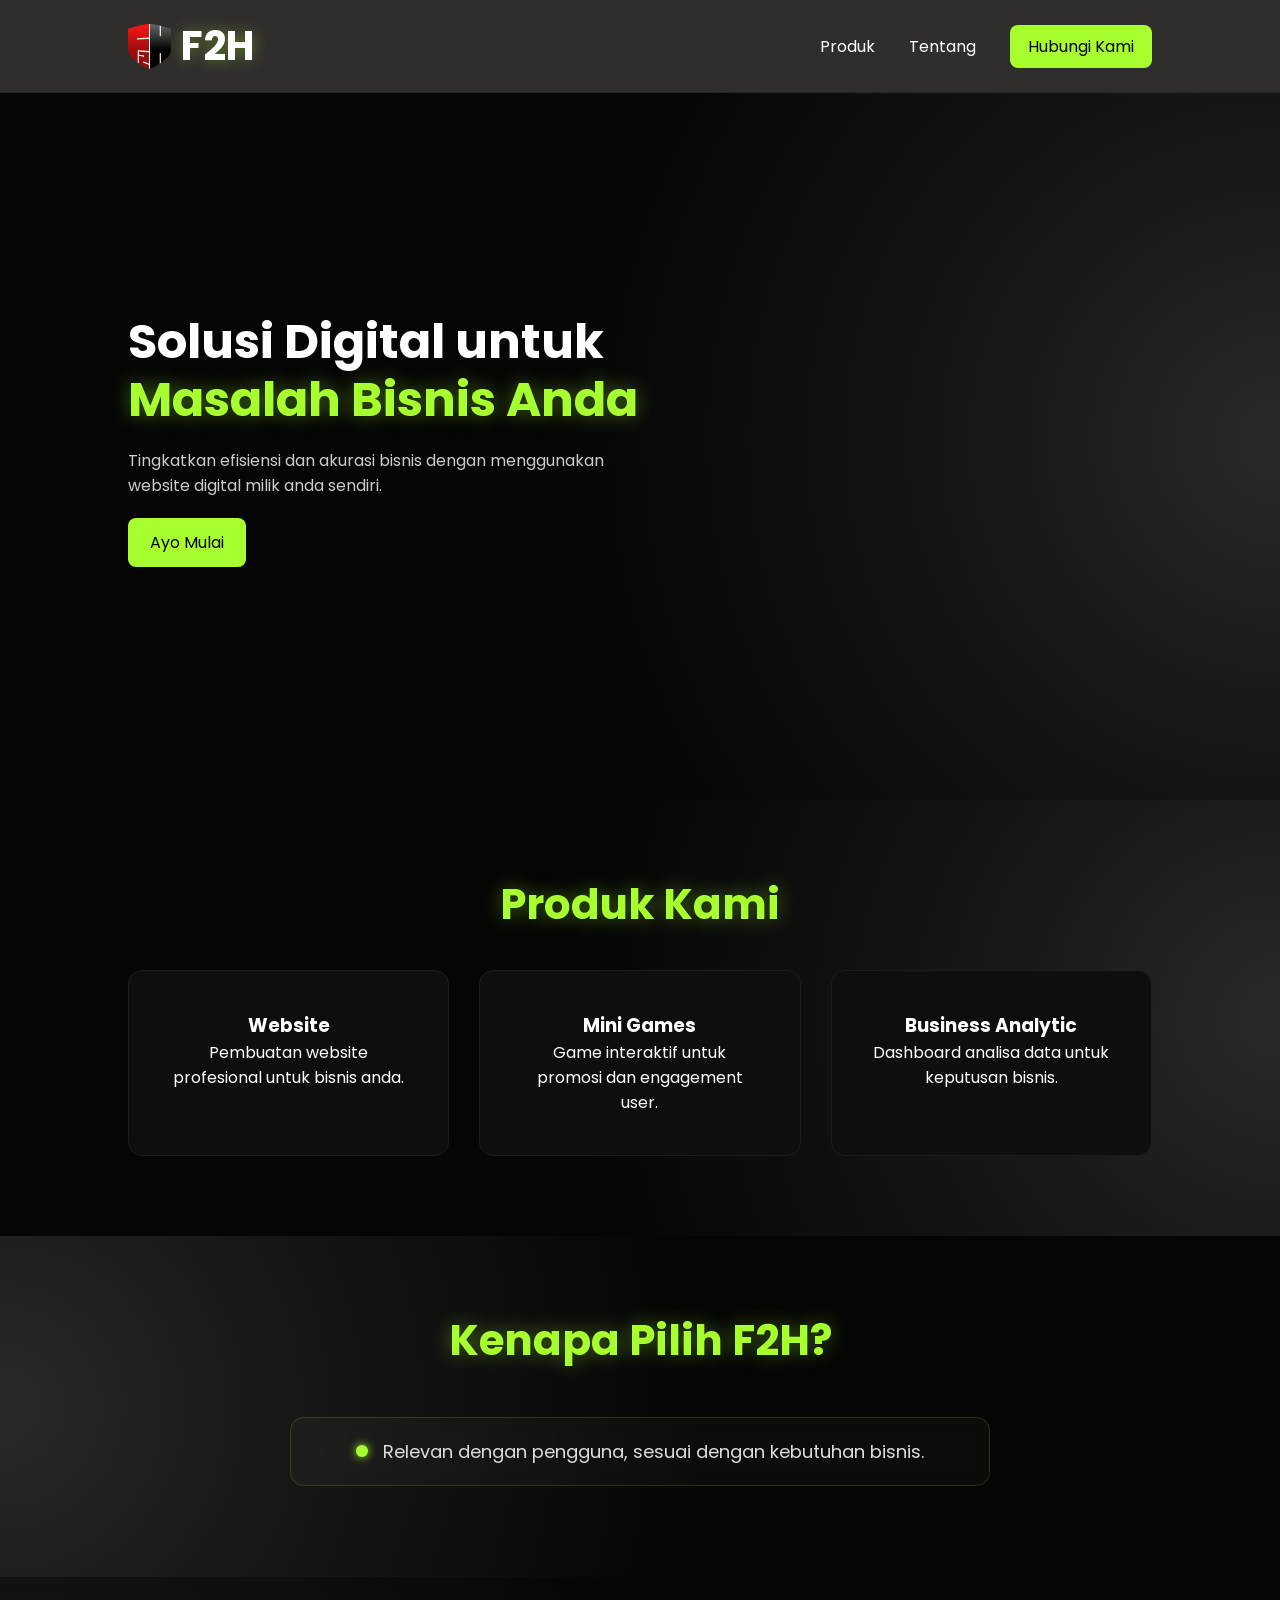
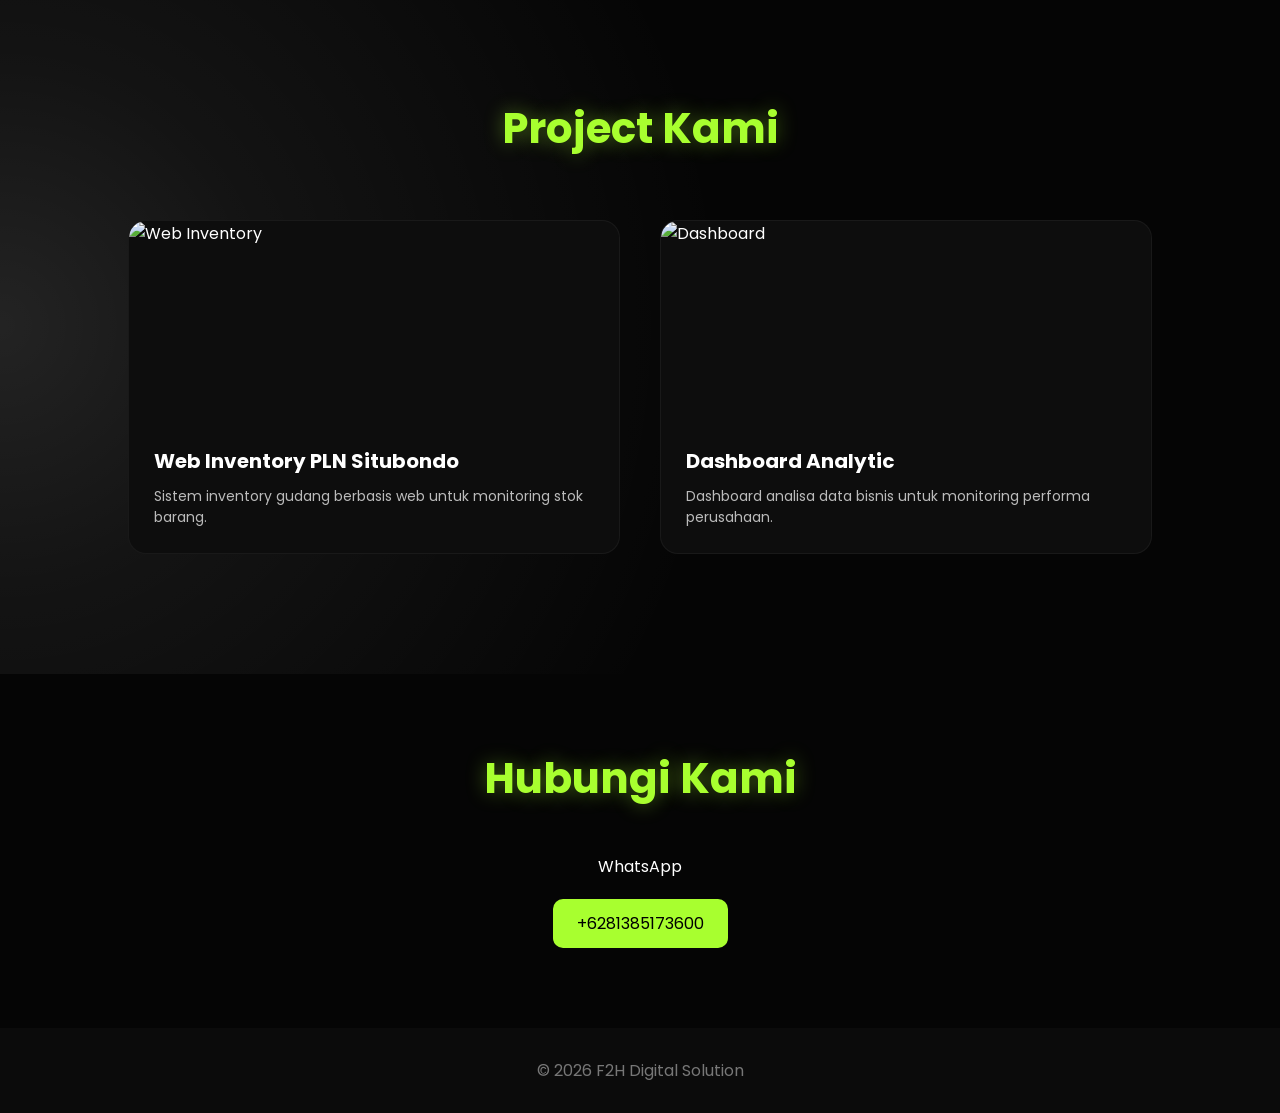
==== index.html @ a41d57f5 "Add files via upload" ====
<!DOCTYPE html>
<html lang="id">
<head>
<meta charset="UTF-8">
<meta name="viewport" content="width=device-width, initial-scale=1.0">

<title>F2H Digital Solution</title>

<link rel="stylesheet" href="style.css">

<link href="https://fonts.googleapis.com/css2?family=Poppins:wght@300;400;600&display=swap" rel="stylesheet">

</head>

<body>

<!-- NAVBAR -->
<header class="navbar">

    <div class="logo">
        <img src="img/F2H_Logo.png" alt="logo">
        <h2>F2H</h2>
    </div>

    <nav>
        <a href="#produk">Produk</a>
        <a href="#tentang">Tentang</a>
        <a href="#contact" class="btn-nav">Hubungi Kami</a>
    </nav>

</header>


<!-- HERO -->
<section class="hero">

    <div class="hero-content">

        <h1>
        Solusi Digital untuk <br>
        <span>Masalah Bisnis Anda</span>
        </h1>

        <p>
        Tingkatkan efisiensi dan akurasi bisnis dengan
        menggunakan website digital milik anda sendiri.
        </p>

        <a href="#produk" class="btn-main">
        Ayo Mulai
        </a>

    </div>

</section>


<!-- SERVICES -->
<section id="produk" class="services">

    <h2> <span>Produk Kami</span> </h2>

    <div class="service-grid">

        <div class="card">
        <h3>Website</h3>
        <p>Pembuatan website profesional untuk bisnis anda.</p>
        </div>

        <div class="card">
        <h3>Mini Games</h3>
        <p>Game interaktif untuk promosi dan engagement user.</p>
        </div>

        <div class="card">
        <h3>Business Analytic</h3>
        <p>Dashboard analisa data untuk keputusan bisnis.</p>
    </div>

    </div>

</section>


<!-- WHY US -->
<section id="tentang" class="why">

<h2> <span>Kenapa Pilih F2H?</span> </h2> <br> <br>

    <!-- <ul class="why-list">

        <li class="why-item">Relevan dengan pengguna dan kebutuhan bisnis.</li>

        <li class="why-item">Tumbuh bersama, produk terus berkembang.</li>

        <li class="why-item">Mudah, Ringkas, dan Aman.</li>

    </ul> -->

    <div class="why-carousel">

        <div class="why-item active">
        <span class="dot"></span>
        <p>Relevan dengan pengguna, sesuai dengan kebutuhan bisnis.</p>
        </div>

        <div class="why-item">
        <span class="dot"></span>
        <p>Tumbuh bersama, produk terus diupgrade mengikuti bisnis.</p>
        </div>

        <div class="why-item">
        <span class="dot"></span>
        <p>Mudah digunakan, ringkas, dan tetap aman.</p>
        </div>

    </div>

</section>


<!-- PROJECT -->
<section class="project">

    <h2><span>Project Kami</span></h2>

    <div class="project-grid">

        <a class="project-card" href="https://web-gudang-stb.vercel.app/" target="_blank">

        <div class="project-img">
        <img src="img/project1.png" alt="Web Inventory">
        </div>

        <div class="project-info">
        <h3>Web Inventory PLN Situbondo</h3>
        <p>Sistem inventory gudang berbasis web untuk monitoring stok barang.</p>
        </div>

        </a>


        <a class="project-card" href="#" target="_blank">

        <div class="project-img">
        <img src="img/project2.png" alt="Dashboard">
        </div>

        <div class="project-info">
        <h3>Dashboard Analytic</h3>
        <p>Dashboard analisa data bisnis untuk monitoring performa perusahaan.</p>
        </div>

        </a>

    </div>

</section>


<!-- CONTACT -->
<section id="contact" class="contact">

    <h2> <span>Hubungi Kami</span> </h2> <br><br>

    <p>WhatsApp</p>

    <a class="contact-btn" href="https://wa.me/6281385173600">
    +6281385173600
    </a>

</section>


<footer>

    <p>© 2026 F2H Digital Solution</p>

</footer>

<script src="script.js"></script>

</body>
</html>
---- style.css ----
*{
    margin:0;
    padding:0;
    box-sizing:border-box;
    font-family:'Poppins',sans-serif;
}

body{
    background:#050505;
    color:white;
    padding-top:80px;
}

/* NAVBAR */

.navbar{
    display:flex;
    justify-content:space-between;
    align-items:center;

    padding:16px 10%;

    position:fixed;
    top:0;
    left:0;
    width:100%;

    background: #302d2d;
    border-bottom:0.5px solid rgba(6, 6, 6, 0.2);

    z-index:1000;
}

nav a{
    margin-left:30px;
    text-decoration:none;
    color:white;
}

nav a::after{
    content:"";
    position:absolute;
    left:0;
    bottom:-5px;

    width:0%;
    height:2px;

    background:#a8ff2f;

    transition:width 0.3s ease;
}

nav a:hover::after{
    width:100%;
}

.btn-nav{
    background:#a8ff2f;
    color:black;
    padding:10px 18px;
    border-radius:8px;
}

/* HERO */

.hero{
    height:80vh;
    display:flex;
    align-items:center;
    padding:0 10%;

    background:
    radial-gradient(circle at right center,
    rgba(255,255,255,0.15) 0%,
    rgba(255,255,255,0.08) 20%,
    rgba(0,0,0,0) 55%);
}

.hero h1{
    font-size:48px;
    line-height:1.2;
}

.hero span{
    color:#a8ff2f;
    text-shadow:0 0 20px rgba(168,255,47,0.4);
}

.hero p{
    margin:20px 0;
    color:#ccc;
    max-width:500px;
}

.btn-main{
    display:inline-block;
    background:#a8ff2f;
    color:black;
    padding:12px 22px;
    border-radius:8px;
    text-decoration:none;

    transition:all 0.3s ease;
}

.btn-main:hover{

    background:#c8ff60;

    transform:translateY(-3px);

    box-shadow:0 10px 25px rgba(168,255,47,0.4);

}

/* SERVICES */

.services{
    padding:80px 10%;
    text-align:center;

    background:
    radial-gradient(circle at right center,
    rgba(255,255,255,0.15) 0%,
    rgba(255,255,255,0.08) 20%,
    rgba(0,0,0,0) 55%);
}

.services h2{
    font-size:42px;
    line-height:1.2;
}

.services span{
    color:#a8ff2f;
    text-shadow:0 0 20px rgba(168,255,47,0.4);
}

.service-grid{
    margin-top:40px;
    display:grid;
    grid-template-columns:repeat(auto-fit,minmax(250px,1fr));
    gap:30px;
}

.card{
    padding:40px;
    background:#0e0e0e;
    border-radius:14px;
    border:1px solid #1d1d1d;
    transition:0.3s;
}

.card:hover{
    transform:translateY(-10px);
    border-color:#a8ff2f;
}

/* WHY */

.why{
    padding:80px 10%;
    text-align:center;
    position: relative;

    background:
    radial-gradient(circle at left center,
    rgba(255,255,255,0.15) 0%,
    rgba(255,255,255,0.08) 20%,
    rgba(0,0,0,0) 55%);
}

.why h2{
    font-size:42px;
    line-height:1.2;
}

.why span{
    color:#a8ff2f;
    text-shadow:0 0 20px rgba(168,255,47,0.4);
}

/* .why ul{
    margin-top:30px;
    list-style:none;
}

.why li{
    margin:15px 0;
    font-size:18px;
} */

/* .why-list{
    list-style:none;
    margin-top:40px;
    height:40px;
    position:relative;
    overflow:hidden;
}

.why-item{
    position:absolute;
    width:100%;
    text-align:center;
    font-size:18px;

    opacity:0;
    transform:translateY(20px);

    transition:all 0.5s ease;
}

.why-item.active{
    opacity:1;
    transform:translateY(0);
} */

.why-carousel{
    position:relative;
    height:80px;
    max-width:700px;
    margin:auto;
}

/* ITEM */

.why-item{
    position:absolute;
    left:0;
    right:0;

    display:flex;
    align-items:center;
    justify-content:center;
    gap:15px;

    opacity:0;
    transform:translateY(20px) scale(0.95);

    padding:20px 30px;

    border-radius:14px;

    background:rgba(255,255,255,0.03);
    border:1px solid rgba(168,255,47,0.15);

    backdrop-filter:blur(8px);

    transition:all 0.5s ease;
}

/* ACTIVE */

.why-item.active{
    opacity:1;
    transform:translateY(0) scale(1);
}

/* TEXT */

.why-item p{
    font-size:18px;
    color:#ddd;
}

/* DOT */

.dot{
    width:12px;
    height:12px;
    background:#a8ff2f;
    border-radius:50%;

    box-shadow:0 0 10px #a8ff2f;
}

/* PROJECT */

.project{
    padding:120px 10%;

    background:
    radial-gradient(circle at left center,
    rgba(255,255,255,0.12) 0%,
    rgba(255,255,255,0.06) 20%,
    rgba(0,0,0,0) 55%);
}

.project h2{
    font-size:42px;
    text-align:center;
}

.project span{
    color:#a8ff2f;
    text-shadow:0 0 20px rgba(168,255,47,0.4);
}

.project-grid{
    display:grid;
    grid-template-columns:repeat(auto-fit,minmax(320px,1fr));
    gap:40px;
    margin-top:60px;
}

/* CARD */

.project-card{
    display:block;
    background:#0d0d0d;

    border-radius:18px;

    overflow:hidden;

    text-decoration:none;
    color:white;

    border:1px solid rgba(255,255,255,0.05);

    transition:all 0.35s ease;
}

/* IMAGE */

.project-img{
    height:200px;
    overflow:hidden;
}

.project-img img{
    width:100%;
    height:100%;
    object-fit:cover;

    transition:transform 0.4s ease;
}

/* INFO */

.project-info{
    padding:25px;
}

.project-info h3{
    margin-bottom:10px;
    font-size:20px;
}

.project-info p{
    font-size:14px;
    color:#bbb;
    line-height:1.5;
}

/* HOVER */

.project-card:hover{

    transform:translateY(-10px);

    border:1px solid rgba(168,255,47,0.4);

    box-shadow:0 10px 40px rgba(168,255,47,0.15);

}

.project-card:hover img{
    transform:scale(1.08);
}

/* CONTACT */

.contact{
    padding:80px 10%;
    text-align:center;
}

.contact h2{
    font-size:42px;
    line-height:1.2;
}

.contact span{
    color:#a8ff2f;
    text-shadow:0 0 20px rgba(168,255,47,0.4);
}

.contact-btn{
    display:inline-block;
    margin-top:20px;
    padding:12px 24px;
    background:#a8ff2f;
    color:black;
    border-radius:10px;
    text-decoration:none;
}

/* FOOTER */

footer{
    padding:30px;
    text-align:center;
    background:#0b0b0b;
    color:#777;
}

/* LOGO */

.logo{
    display:flex;
    align-items:center;
    gap:10px;

    animation:logoFloat 3s ease-in-out infinite;
}

.logo img{
    height:45px;
}

.logo h2{
    font-size:40px;
    color:white;
    text-shadow:0 0 15px rgba(168,255,47,0.4);
}
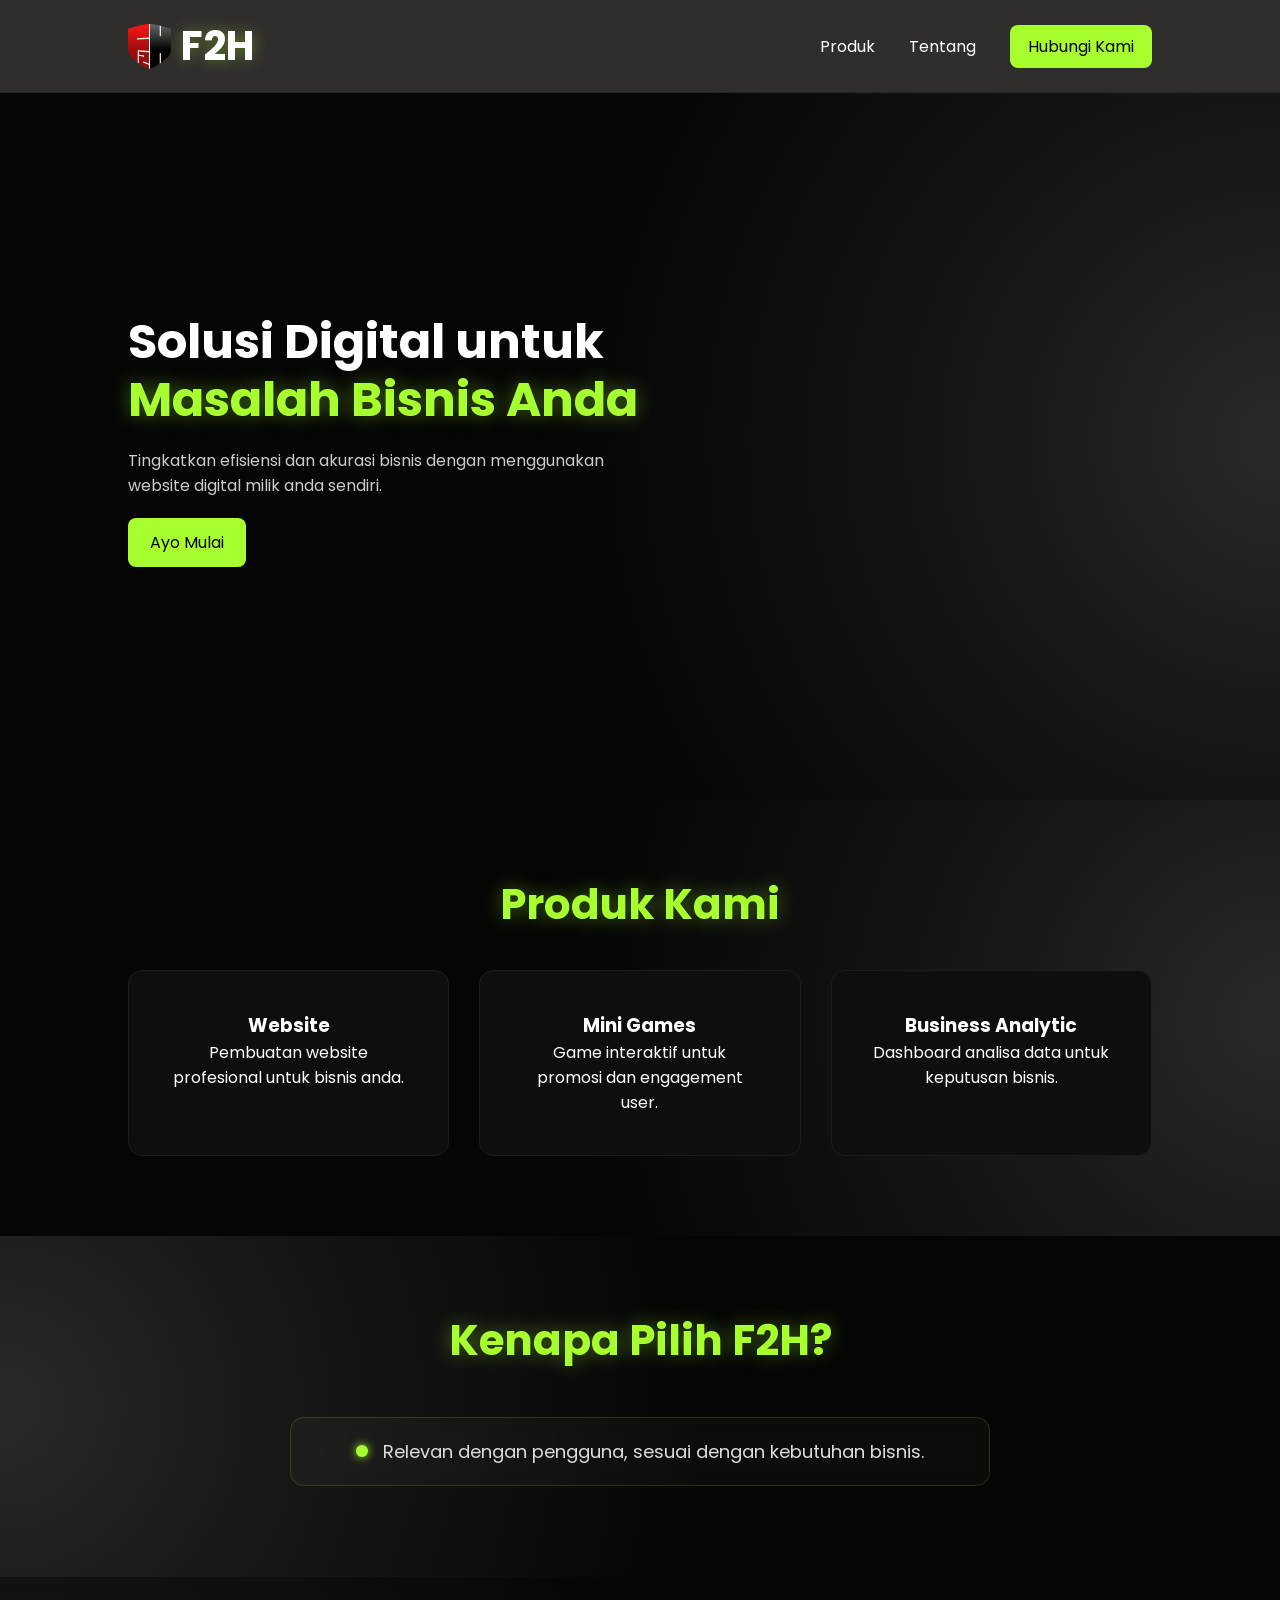
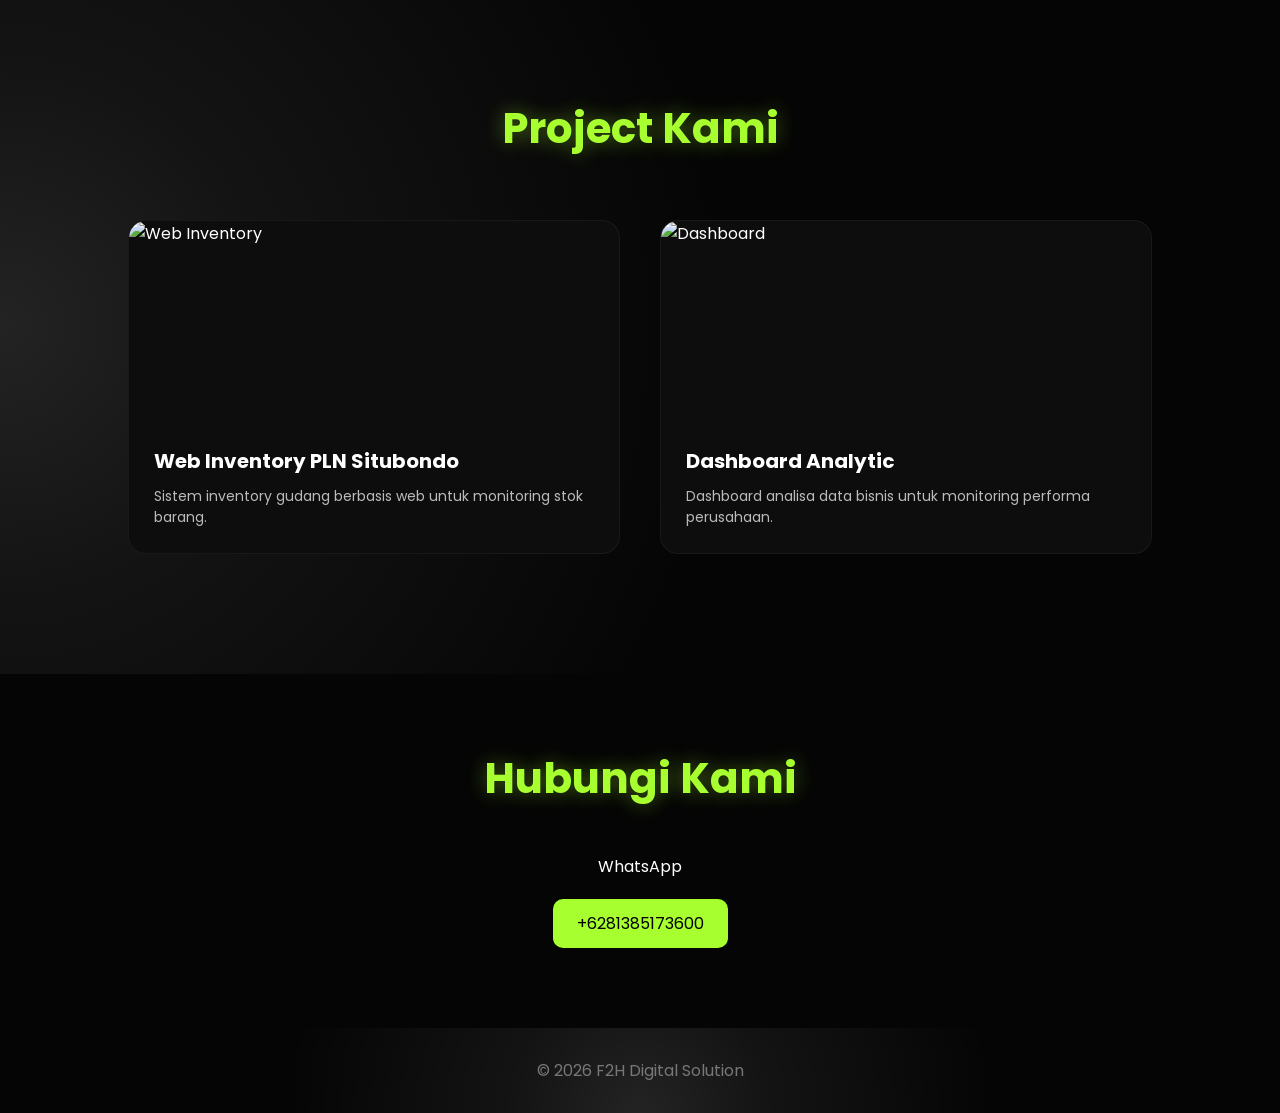
==== commit 45c94162: "feat: fix minor UI" ====
--- a/index.html
+++ b/index.html
@@ -1,184 +1,182 @@
-<!DOCTYPE html>
-<html lang="id">
-<head>
-<meta charset="UTF-8">
-<meta name="viewport" content="width=device-width, initial-scale=1.0">
-
-<title>F2H Digital Solution</title>
-
-<link rel="stylesheet" href="style.css">
-
-<link href="https://fonts.googleapis.com/css2?family=Poppins:wght@300;400;600&display=swap" rel="stylesheet">
-
-</head>
-
-<body>
-
-<!-- NAVBAR -->
-<header class="navbar">
-
-    <div class="logo">
-        <img src="img/F2H_Logo.png" alt="logo">
-        <h2>F2H</h2>
-    </div>
-
-    <nav>
-        <a href="#produk">Produk</a>
-        <a href="#tentang">Tentang</a>
-        <a href="#contact" class="btn-nav">Hubungi Kami</a>
-    </nav>
-
-</header>
-
-
-<!-- HERO -->
-<section class="hero">
-
-    <div class="hero-content">
-
-        <h1>
-        Solusi Digital untuk <br>
-        <span>Masalah Bisnis Anda</span>
-        </h1>
-
-        <p>
-        Tingkatkan efisiensi dan akurasi bisnis dengan
-        menggunakan website digital milik anda sendiri.
-        </p>
-
-        <a href="#produk" class="btn-main">
-        Ayo Mulai
-        </a>
-
-    </div>
-
-</section>
-
-
-<!-- SERVICES -->
-<section id="produk" class="services">
-
-    <h2> <span>Produk Kami</span> </h2>
-
-    <div class="service-grid">
-
-        <div class="card">
-        <h3>Website</h3>
-        <p>Pembuatan website profesional untuk bisnis anda.</p>
-        </div>
-
-        <div class="card">
-        <h3>Mini Games</h3>
-        <p>Game interaktif untuk promosi dan engagement user.</p>
-        </div>
-
-        <div class="card">
-        <h3>Business Analytic</h3>
-        <p>Dashboard analisa data untuk keputusan bisnis.</p>
-    </div>
-
-    </div>
-
-</section>
-
-
-<!-- WHY US -->
-<section id="tentang" class="why">
-
-<h2> <span>Kenapa Pilih F2H?</span> </h2> <br> <br>
-
-    <!-- <ul class="why-list">
-
-        <li class="why-item">Relevan dengan pengguna dan kebutuhan bisnis.</li>
-
-        <li class="why-item">Tumbuh bersama, produk terus berkembang.</li>
-
-        <li class="why-item">Mudah, Ringkas, dan Aman.</li>
-
-    </ul> -->
-
-    <div class="why-carousel">
-
-        <div class="why-item active">
-        <span class="dot"></span>
-        <p>Relevan dengan pengguna, sesuai dengan kebutuhan bisnis.</p>
-        </div>
-
-        <div class="why-item">
-        <span class="dot"></span>
-        <p>Tumbuh bersama, produk terus diupgrade mengikuti bisnis.</p>
-        </div>
-
-        <div class="why-item">
-        <span class="dot"></span>
-        <p>Mudah digunakan, ringkas, dan tetap aman.</p>
-        </div>
-
-    </div>
-
-</section>
-
-
-<!-- PROJECT -->
-<section class="project">
-
-    <h2><span>Project Kami</span></h2>
-
-    <div class="project-grid">
-
-        <a class="project-card" href="https://web-gudang-stb.vercel.app/" target="_blank">
-
-        <div class="project-img">
-        <img src="img/project1.png" alt="Web Inventory">
-        </div>
-
-        <div class="project-info">
-        <h3>Web Inventory PLN Situbondo</h3>
-        <p>Sistem inventory gudang berbasis web untuk monitoring stok barang.</p>
-        </div>
-
-        </a>
-
-
-        <a class="project-card" href="#" target="_blank">
-
-        <div class="project-img">
-        <img src="img/project2.png" alt="Dashboard">
-        </div>
-
-        <div class="project-info">
-        <h3>Dashboard Analytic</h3>
-        <p>Dashboard analisa data bisnis untuk monitoring performa perusahaan.</p>
-        </div>
-
-        </a>
-
-    </div>
-
-</section>
-
-
-<!-- CONTACT -->
-<section id="contact" class="contact">
-
-    <h2> <span>Hubungi Kami</span> </h2> <br><br>
-
-    <p>WhatsApp</p>
-
-    <a class="contact-btn" href="https://wa.me/6281385173600">
-    +6281385173600
-    </a>
-
-</section>
-
-
-<footer>
-
-    <p>© 2026 F2H Digital Solution</p>
-
-</footer>
-
-<script src="script.js"></script>
-
-</body>
-</html>+<!DOCTYPE html>
+<html lang="id">
+<head>
+<meta charset="UTF-8">
+<meta name="viewport" content="width=device-width, initial-scale=1.0">
+
+<title>F2H Digital Solution</title>
+
+<link rel="stylesheet" href="style.css">
+
+<link href="https://fonts.googleapis.com/css2?family=Poppins:wght@300;400;600&display=swap" rel="stylesheet">
+
+</head>
+
+<body>
+
+<!-- NAVBAR -->
+<header class="navbar">
+
+    <div class="logo">
+        <img src="img/F2H_Logo.png" alt="logo">
+        <h2>F2H</h2>
+    </div>
+
+    <div class="menu-toggle" id="menu-toggle">
+        <span></span>
+        <span></span>
+        <span></span>
+    </div>
+
+    <nav id="nav-menu">
+        <a href="#produk">Produk</a>
+        <a href="#tentang">Tentang</a>
+        <a href="#contact" class="btn-nav">Hubungi Kami</a>
+    </nav>
+
+</header>
+
+
+<!-- HERO -->
+<section class="hero">
+
+    <div class="hero-content">
+
+        <h1>
+        Solusi Digital untuk <br>
+        <span>Masalah Bisnis Anda</span>
+        </h1>
+
+        <p>
+        Tingkatkan efisiensi dan akurasi bisnis dengan
+        menggunakan website digital milik anda sendiri.
+        </p>
+
+        <a href="#produk" class="btn-main">
+        Ayo Mulai
+        </a>
+
+    </div>
+
+</section>
+
+
+<!-- SERVICES -->
+<section id="produk" class="services">
+
+    <h2> <span>Produk Kami</span> </h2>
+
+    <div class="service-grid">
+
+        <div class="card">
+            <h3>Website</h3>
+            <p>Pembuatan website profesional untuk bisnis anda.</p>
+        </div>
+
+        <div class="card">
+            <h3>Mini Games</h3>
+            <p>Game interaktif untuk promosi dan engagement user.</p>
+        </div>
+
+        <div class="card">
+            <h3>Business Analytic</h3>
+            <p>Dashboard analisa data untuk keputusan bisnis.</p>
+        </div>
+
+    </div>
+
+</section>
+
+
+<!-- WHY US -->
+<section id="tentang" class="why">
+
+<h2> <span>Kenapa Pilih F2H?</span> </h2> <br> <br>
+
+    <div class="why-carousel">
+
+        <div class="why-item active">
+        <span class="dot"></span>
+        <p>Relevan dengan pengguna, sesuai dengan kebutuhan bisnis.</p>
+        </div>
+
+        <div class="why-item">
+        <span class="dot"></span>
+        <p>Tumbuh bersama, produk terus diupgrade mengikuti bisnis.</p>
+        </div>
+
+        <div class="why-item">
+        <span class="dot"></span>
+        <p>Mudah digunakan, ringkas, dan tetap aman.</p>
+        </div>
+
+    </div>
+
+</section>
+
+
+<!-- PROJECT -->
+<section class="project">
+
+    <h2><span>Project Kami</span></h2>
+
+    <div class="project-grid">
+
+        <a class="project-card" href="https://web-gudang-stb.vercel.app/" target="_blank">
+
+        <div class="project-img">
+        <img src="img/project1.png" alt="Web Inventory">
+        </div>
+
+        <div class="project-info">
+        <h3>Web Inventory PLN Situbondo</h3>
+        <p>Sistem inventory gudang berbasis web untuk monitoring stok barang.</p>
+        </div>
+
+        </a>
+
+
+        <a class="project-card" href="#" target="_blank">
+
+        <div class="project-img">
+        <img src="img/project2.png" alt="Dashboard">
+        </div>
+
+        <div class="project-info">
+        <h3>Dashboard Analytic</h3>
+        <p>Dashboard analisa data bisnis untuk monitoring performa perusahaan.</p>
+        </div>
+
+        </a>
+
+    </div>
+
+</section>
+
+
+<!-- CONTACT -->
+<section id="contact" class="contact">
+
+    <h2> <span>Hubungi Kami</span> </h2> <br><br>
+
+    <p>WhatsApp</p>
+
+    <a class="contact-btn" href="https://wa.me/6281385173600">
+    +6281385173600
+    </a>
+
+</section>
+
+
+<footer>
+
+    <p>© 2026 F2H Digital Solution</p>
+
+</footer>
+
+<script src="script.js"></script>
+
+</body>
+
+</html>
+
--- a/style.css
+++ b/style.css
@@ -11,6 +11,74 @@
     padding-top:80px;
 }
 
+/* MOBILE NAVBAR */
+
+.menu-toggle{
+    display:none;
+}
+
+/* mobile */
+
+@media (max-width:768px){
+
+    nav{
+        position:absolute;
+        top:70px;
+        left:0;
+        width:100%;
+
+        background:#0b0b0b;
+
+        display: flex;
+        flex-direction:column;
+        align-items:center;
+
+        max-height:0;
+        overflow:hidden;
+        border-top:1px solid rgba(255,255,255,0.05);
+
+        transition:0.4s;
+    }
+
+    nav a{
+        margin:15px 0;
+        font-size:18px;
+        margin-left: 0;
+    }
+
+    nav.active{
+        max-height:300px;
+        padding:20px 0;
+    }
+
+    .menu-toggle{
+        display:flex;
+        flex-direction:column;
+        cursor:pointer;
+        gap:6px;
+    }
+
+    .menu-toggle span{
+        width:28px;
+        height:3px;
+        background:#a8ff2f;
+        transition:0.3s;
+    }
+
+    .menu-toggle.active span:nth-child(1){
+        transform:rotate(45deg) translate(5px,5px);
+    }
+
+    .menu-toggle.active span:nth-child(2){
+        opacity:0;
+    }
+
+    .menu-toggle.active span:nth-child(3){
+        transform:rotate(-45deg) translate(6px,-6px);
+    }
+
+}
+
 /* NAVBAR */
 
 .navbar{
@@ -27,6 +95,7 @@
 
     background: #302d2d;
     border-bottom:0.5px solid rgba(6, 6, 6, 0.2);
+    backdrop-filter:blur(12px);
 
     z-index:1000;
 }
@@ -404,6 +473,12 @@
     text-align:center;
     background:#0b0b0b;
     color:#777;
+
+    background:
+    radial-gradient(circle at bottom center,
+    rgba(255,255,255,0.12) 0%,
+    rgba(255,255,255,0.06) 20%,
+    rgba(0,0,0,0) 55%);
 }
 
 /* LOGO */
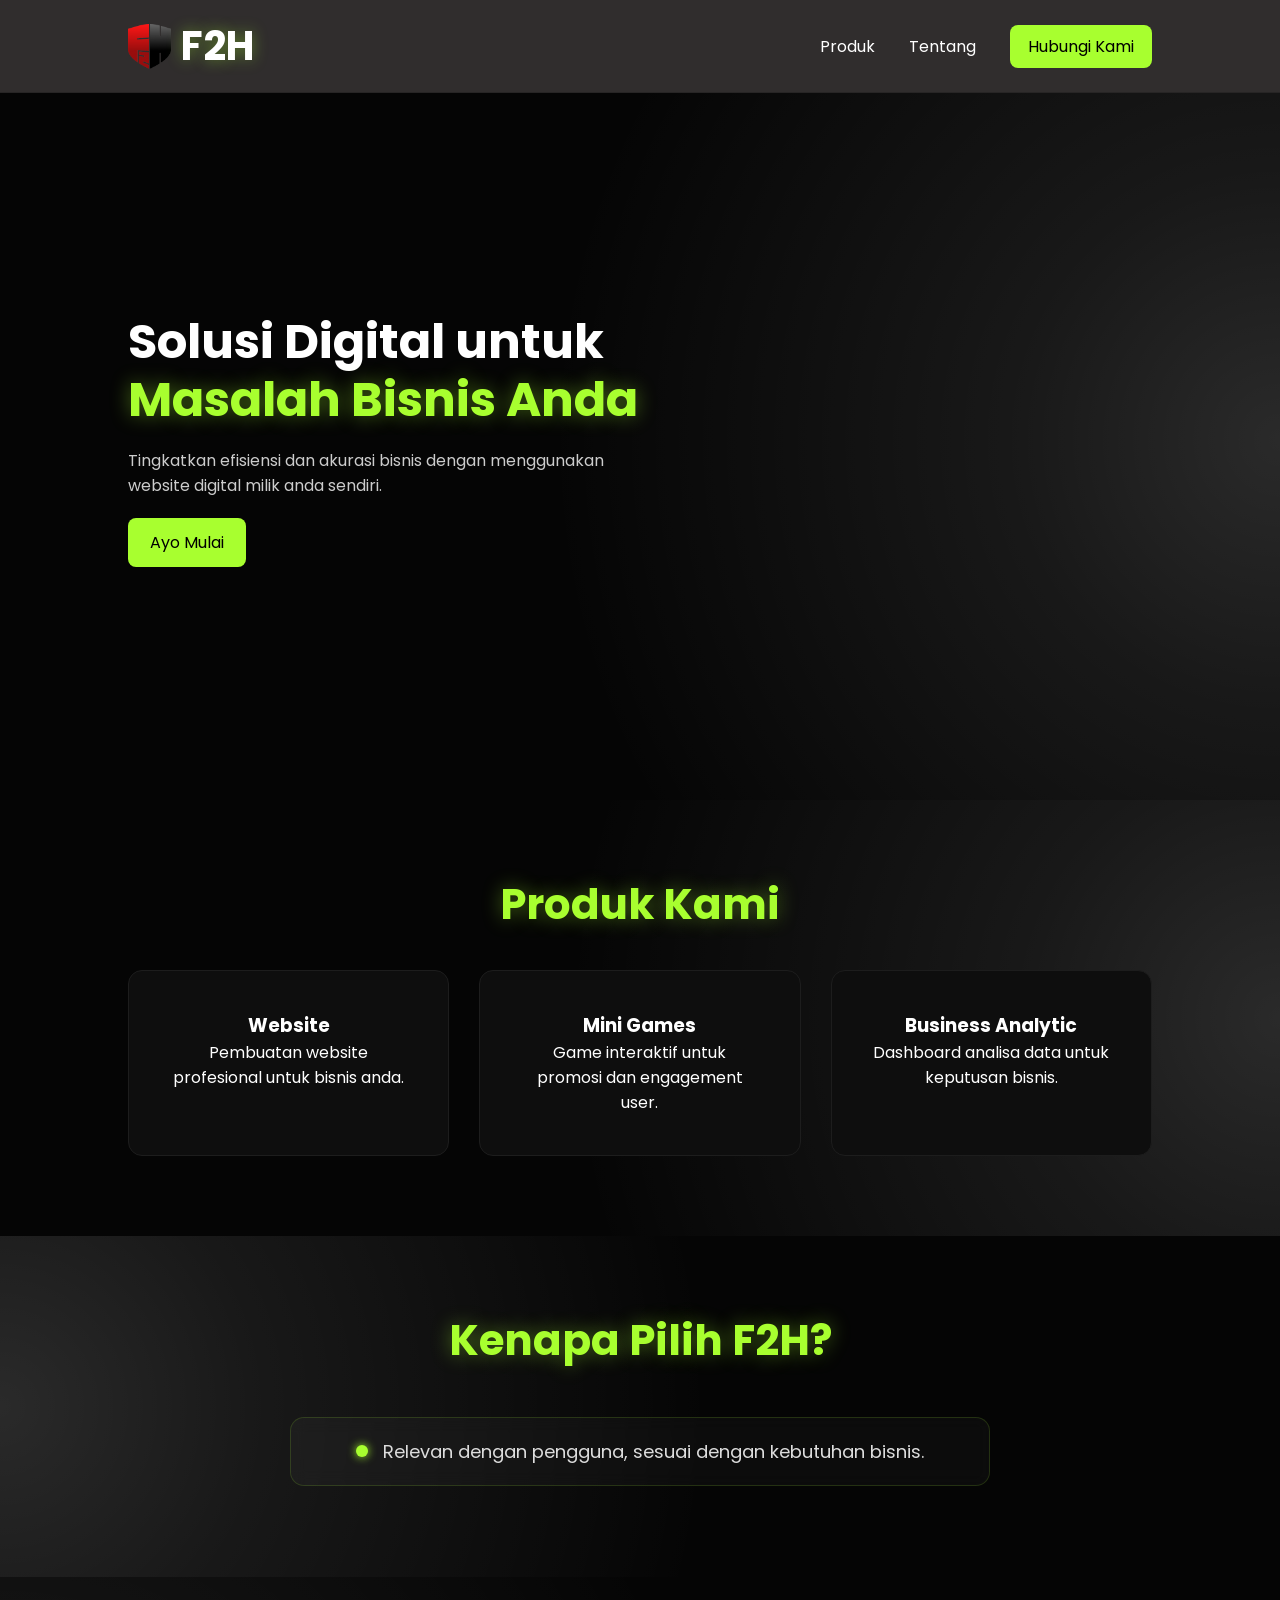
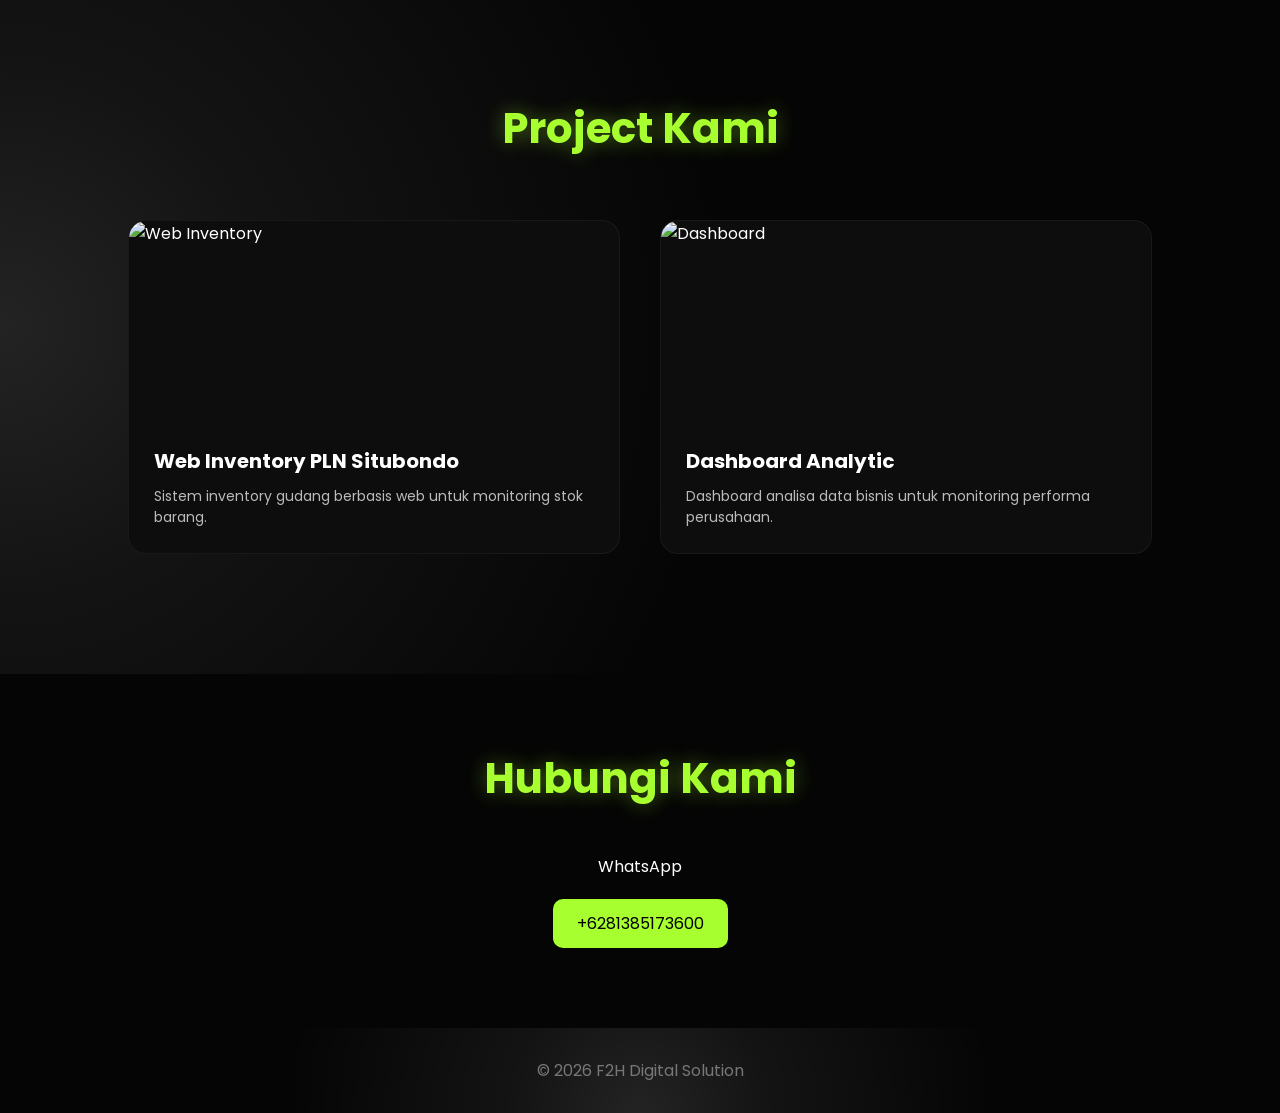
==== commit 2c03ad4e: "feat: update logo" ====
--- a/index.html
+++ b/index.html
@@ -4,7 +4,9 @@
 <meta charset="UTF-8">
 <meta name="viewport" content="width=device-width, initial-scale=1.0">
 
-<title>F2H Digital Solution</title>
+<title>F2H - Solusi Digital Bisnis</title>
+
+<link rel="icon" type="image/png" href="img/F2H_Logo_32.png">
 
 <link rel="stylesheet" href="style.css">
 
@@ -18,7 +20,7 @@
 <header class="navbar">
 
     <div class="logo">
-        <img src="img/F2H_Logo.png" alt="logo">
+        <img src="img/F2H_New_Logo.png" alt="logo">
         <h2>F2H</h2>
     </div>
 
--- a/style.css
+++ b/style.css
@@ -35,7 +35,8 @@
 
         max-height:0;
         overflow:hidden;
-        border-top:1px solid rgba(255,255,255,0.05);
+        border-top:0.5px solid rgba(255,255,255,0.05);
+        margin-top: 10px;
 
         transition:0.4s;
     }
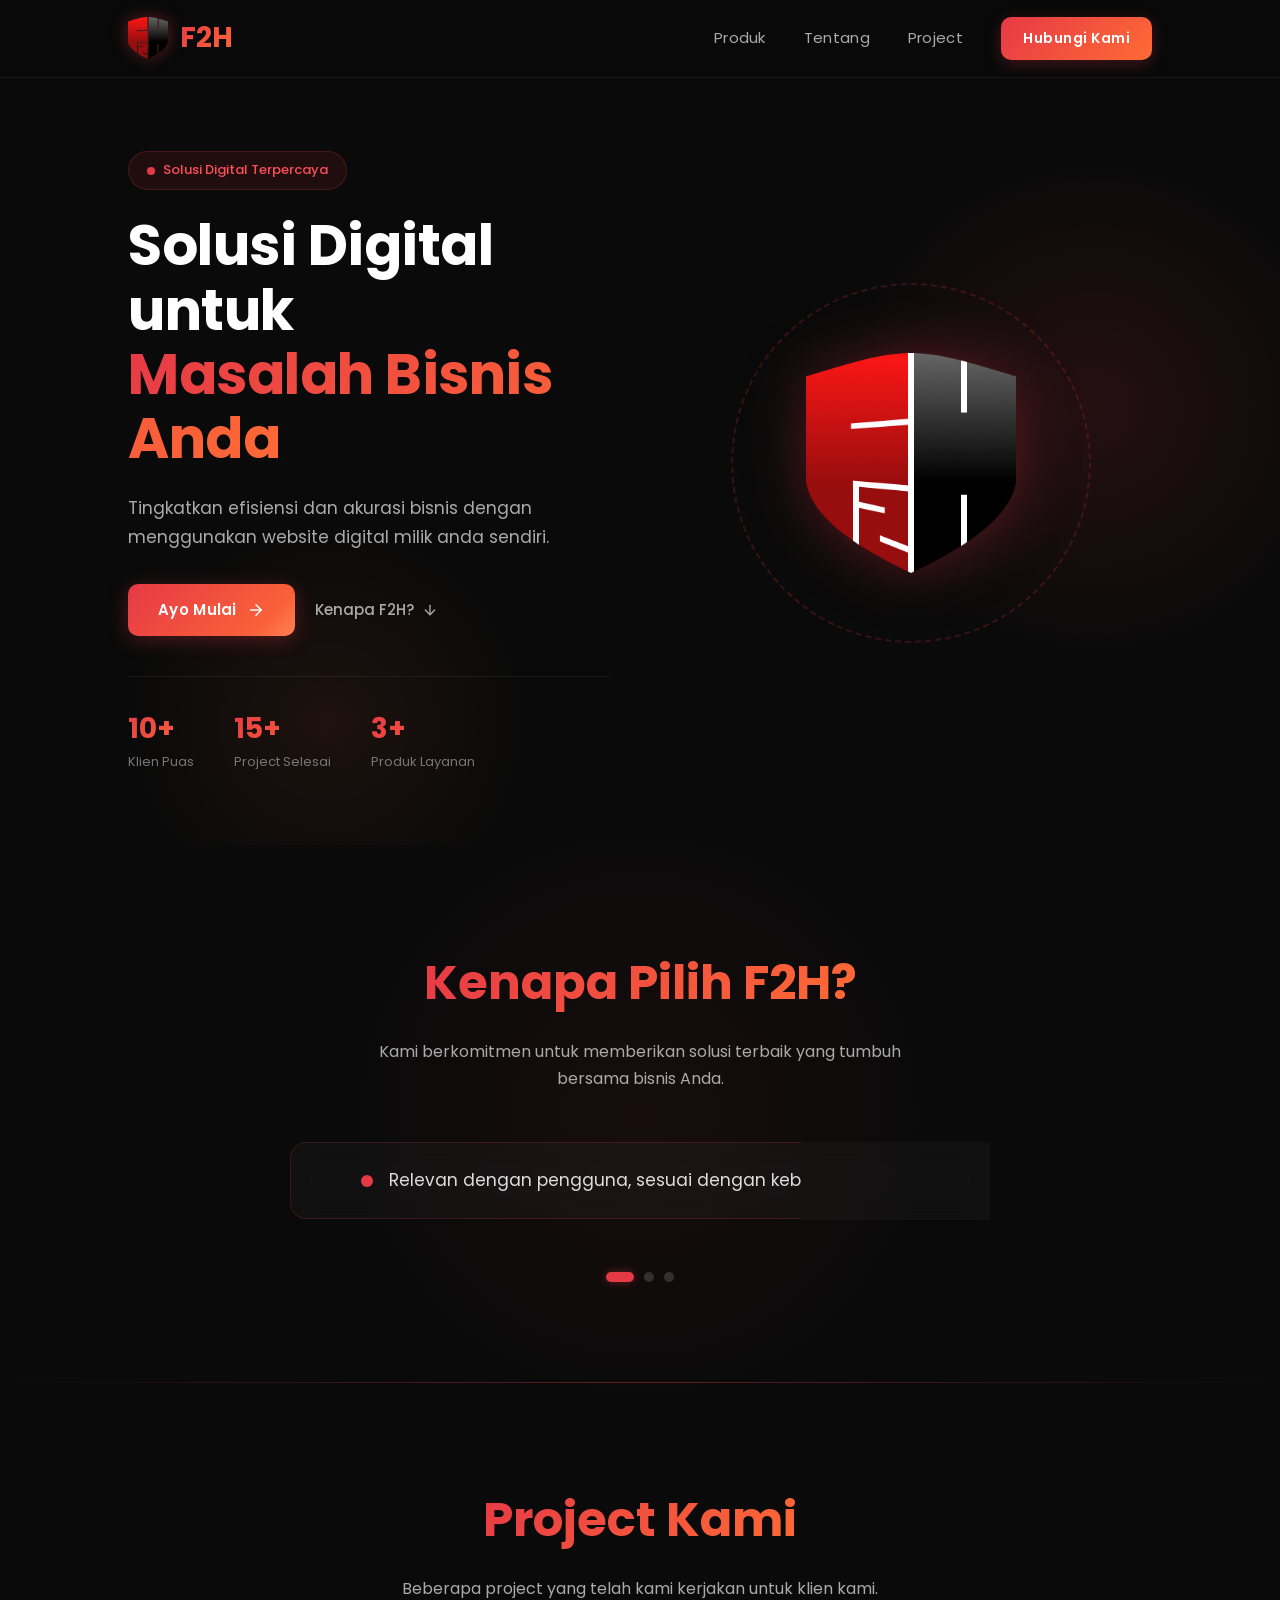
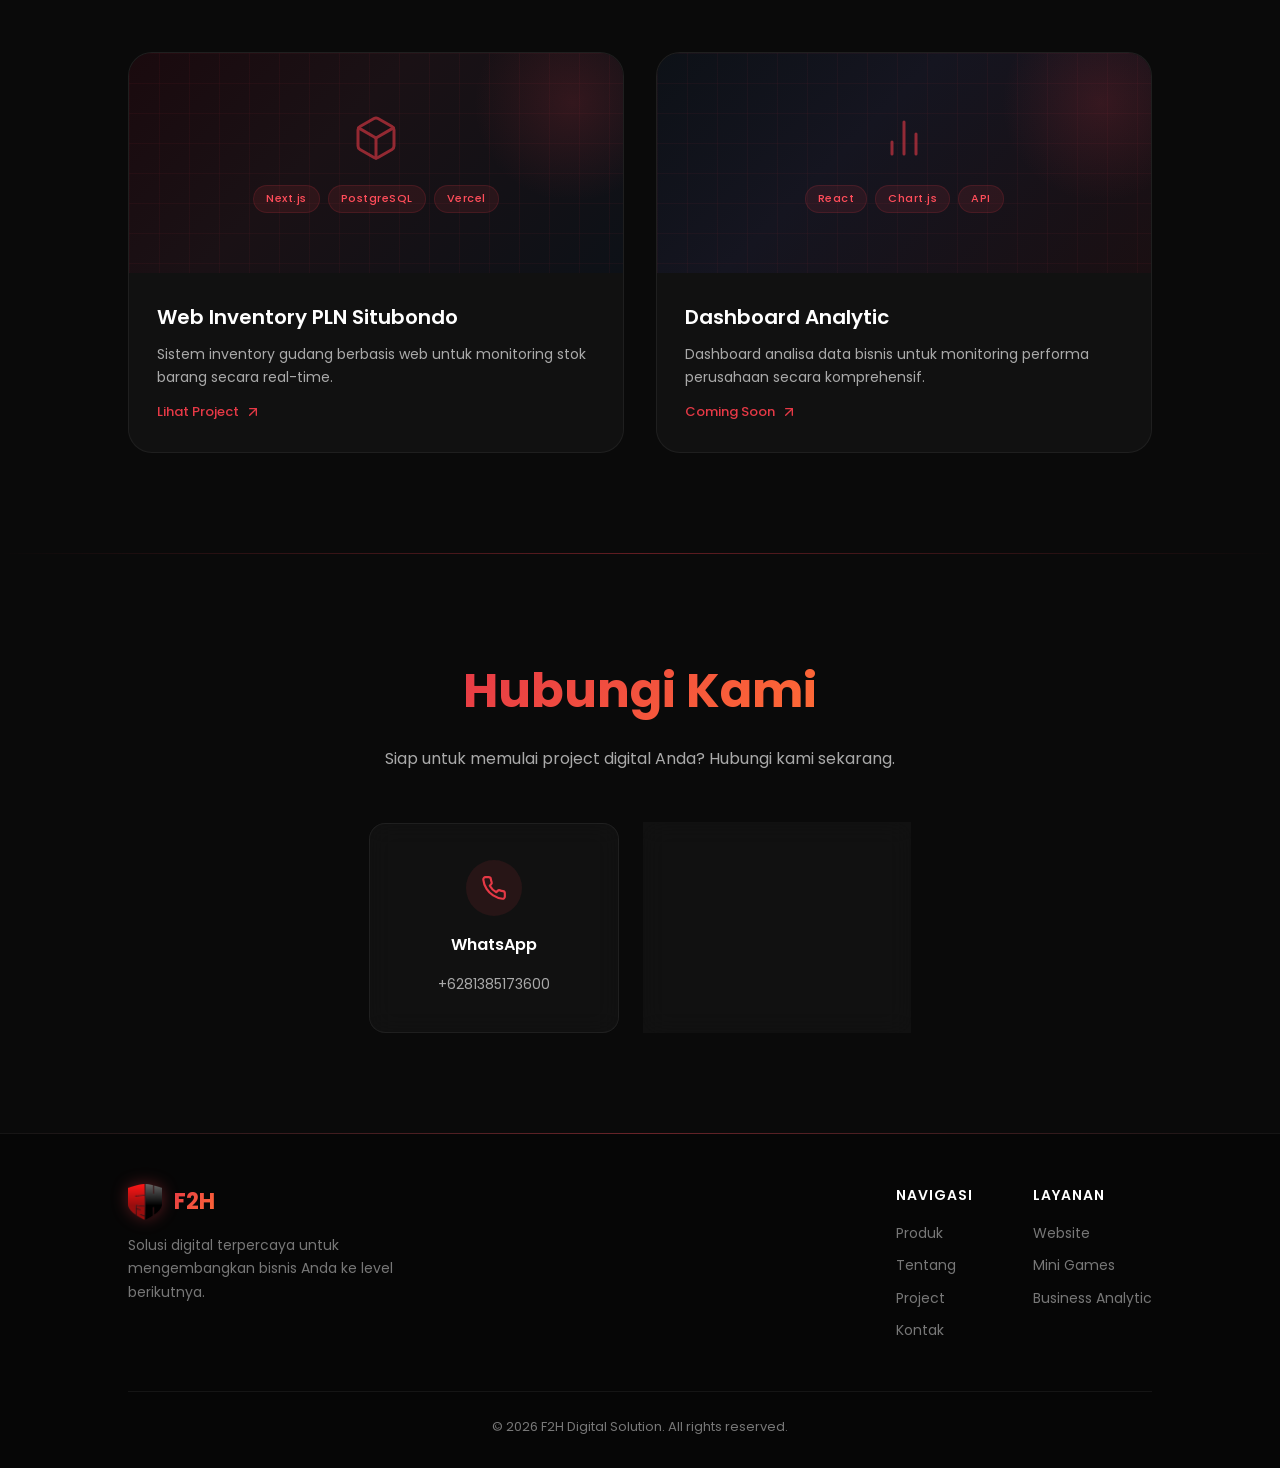
==== commit b7114701: "update design" ====
--- a/index.html
+++ b/index.html
@@ -5,22 +5,26 @@
 <meta name="viewport" content="width=device-width, initial-scale=1.0">
 
 <title>F2H - Solusi Digital Bisnis</title>
+<meta name="description" content="F2H Digital Solution - Solusi digital profesional untuk bisnis Anda. Website, Mini Games, dan Business Analytic.">
+<meta name="keywords" content="F2H, digital solution, website, bisnis, analitik, mini games">
 
 <link rel="icon" type="image/png" href="img/F2H_Logo_32.png">
 
 <link rel="stylesheet" href="style.css">
 
-<link href="https://fonts.googleapis.com/css2?family=Poppins:wght@300;400;600&display=swap" rel="stylesheet">
+<link rel="preconnect" href="https://fonts.googleapis.com">
+<link rel="preconnect" href="https://fonts.gstatic.com" crossorigin>
+<link href="https://fonts.googleapis.com/css2?family=Poppins:wght@300;400;500;600;700&display=swap" rel="stylesheet">
 
 </head>
 
 <body>
 
 <!-- NAVBAR -->
-<header class="navbar">
+<header class="navbar" id="navbar">
 
     <div class="logo">
-        <img src="img/F2H_New_Logo.png" alt="logo">
+        <img src="img/F2H_New_Logo.png" alt="F2H Logo">
         <h2>F2H</h2>
     </div>
 
@@ -31,8 +35,9 @@
     </div>
 
     <nav id="nav-menu">
-        <a href="#produk">Produk</a>
+        <a href="produk.html">Produk</a>
         <a href="#tentang">Tentang</a>
+        <a href="#project">Project</a>
         <a href="#contact" class="btn-nav">Hubungi Kami</a>
     </nav>
 
@@ -42,112 +47,160 @@
 <!-- HERO -->
 <section class="hero">
 
-    <div class="hero-content">
-
-        <h1>
-        Solusi Digital untuk <br>
-        <span>Masalah Bisnis Anda</span>
-        </h1>
-
-        <p>
-        Tingkatkan efisiensi dan akurasi bisnis dengan
-        menggunakan website digital milik anda sendiri.
-        </p>
-
-        <a href="#produk" class="btn-main">
-        Ayo Mulai
-        </a>
-
-    </div>
-
-</section>
-
-
-<!-- SERVICES -->
-<section id="produk" class="services">
-
-    <h2> <span>Produk Kami</span> </h2>
-
-    <div class="service-grid">
-
-        <div class="card">
-            <h3>Website</h3>
-            <p>Pembuatan website profesional untuk bisnis anda.</p>
-        </div>
-
-        <div class="card">
-            <h3>Mini Games</h3>
-            <p>Game interaktif untuk promosi dan engagement user.</p>
-        </div>
-
-        <div class="card">
-            <h3>Business Analytic</h3>
-            <p>Dashboard analisa data untuk keputusan bisnis.</p>
-        </div>
-
-    </div>
-
-</section>
+    <div class="hero-wrapper">
+
+        <div class="hero-content">
+
+            <div class="hero-badge">
+                Solusi Digital Terpercaya
+            </div>
+
+            <h1>
+            Solusi Digital untuk <br>
+            <span>Masalah Bisnis Anda</span>
+            </h1>
+
+            <p>
+            Tingkatkan efisiensi dan akurasi bisnis dengan
+            menggunakan website digital milik anda sendiri.
+            </p>
+
+            <div class="hero-actions">
+
+                <a href="produk.html" class="btn-main">
+                    Ayo Mulai
+                    <svg xmlns="http://www.w3.org/2000/svg" width="18" height="18" viewBox="0 0 24 24" fill="none" stroke="currentColor" stroke-width="2" stroke-linecap="round" stroke-linejoin="round"><line x1="5" y1="12" x2="19" y2="12"></line><polyline points="12 5 19 12 12 19"></polyline></svg>
+                </a>
+
+                <a href="#tentang" class="btn-secondary">
+                    Kenapa F2H?
+                    <svg xmlns="http://www.w3.org/2000/svg" width="16" height="16" viewBox="0 0 24 24" fill="none" stroke="currentColor" stroke-width="2" stroke-linecap="round" stroke-linejoin="round"><line x1="12" y1="5" x2="12" y2="19"></line><polyline points="19 12 12 19 5 12"></polyline></svg>
+                </a>
+
+            </div>
+
+            <div class="hero-stats">
+                <div class="stat-item">
+                    <h3 data-target="10">0</h3>
+                    <p>Klien Puas</p>
+                </div>
+                <div class="stat-item">
+                    <h3 data-target="15">0</h3>
+                    <p>Project Selesai</p>
+                </div>
+                <div class="stat-item">
+                    <h3 data-target="3">0</h3>
+                    <p>Produk Layanan</p>
+                </div>
+            </div>
+
+        </div>
+
+        <div class="hero-visual">
+            <div class="hero-logo-wrapper">
+                <img src="img/F2H_Logo.png" alt="F2H Logo Visual">
+            </div>
+        </div>
+
+    </div>
+
+</section>
+
+
 
 
 <!-- WHY US -->
 <section id="tentang" class="why">
 
-<h2> <span>Kenapa Pilih F2H?</span> </h2> <br> <br>
-
-    <div class="why-carousel">
+    <h2 class="section-title reveal"><span>Kenapa Pilih F2H?</span></h2>
+    <p class="section-subtitle reveal">Kami berkomitmen untuk memberikan solusi terbaik yang tumbuh bersama bisnis Anda.</p>
+
+    <div class="why-carousel reveal">
 
         <div class="why-item active">
-        <span class="dot"></span>
-        <p>Relevan dengan pengguna, sesuai dengan kebutuhan bisnis.</p>
+            <span class="dot"></span>
+            <p>Relevan dengan pengguna, sesuai dengan kebutuhan bisnis.</p>
         </div>
 
         <div class="why-item">
-        <span class="dot"></span>
-        <p>Tumbuh bersama, produk terus diupgrade mengikuti bisnis.</p>
+            <span class="dot"></span>
+            <p>Tumbuh bersama, produk terus diupgrade mengikuti bisnis.</p>
         </div>
 
         <div class="why-item">
-        <span class="dot"></span>
-        <p>Mudah digunakan, ringkas, dan tetap aman.</p>
-        </div>
-
+            <span class="dot"></span>
+            <p>Mudah digunakan, ringkas, dan tetap aman.</p>
+        </div>
+
+    </div>
+
+    <div class="carousel-dots reveal">
+        <button class="carousel-dot active" data-index="0" aria-label="Slide 1"></button>
+        <button class="carousel-dot" data-index="1" aria-label="Slide 2"></button>
+        <button class="carousel-dot" data-index="2" aria-label="Slide 3"></button>
     </div>
 
 </section>
 
 
 <!-- PROJECT -->
-<section class="project">
-
-    <h2><span>Project Kami</span></h2>
+<section id="project" class="project">
+
+    <h2 class="section-title reveal"><span>Project Kami</span></h2>
+    <p class="section-subtitle reveal">Beberapa project yang telah kami kerjakan untuk klien kami.</p>
 
     <div class="project-grid">
 
-        <a class="project-card" href="https://web-gudang-stb.vercel.app/" target="_blank">
-
-        <div class="project-img">
-        <img src="img/project1.png" alt="Web Inventory">
-        </div>
-
-        <div class="project-info">
-        <h3>Web Inventory PLN Situbondo</h3>
-        <p>Sistem inventory gudang berbasis web untuk monitoring stok barang.</p>
-        </div>
-
-        </a>
-
-
-        <a class="project-card" href="#" target="_blank">
-
-        <div class="project-img">
-        <img src="img/project2.png" alt="Dashboard">
-        </div>
-
-        <div class="project-info">
-        <h3>Dashboard Analytic</h3>
-        <p>Dashboard analisa data bisnis untuk monitoring performa perusahaan.</p>
-        </div>
+        <a class="project-card reveal reveal-delay-1" href="https://web-gudang-stb.vercel.app/" target="_blank" rel="noopener noreferrer">
+
+            <div class="project-img">
+                <div class="project-placeholder variant-1">
+                    <div class="placeholder-icon">
+                        <svg xmlns="http://www.w3.org/2000/svg" viewBox="0 0 24 24" fill="none" stroke="currentColor" stroke-linecap="round" stroke-linejoin="round"><path d="M21 16V8a2 2 0 0 0-1-1.73l-7-4a2 2 0 0 0-2 0l-7 4A2 2 0 0 0 3 8v8a2 2 0 0 0 1 1.73l7 4a2 2 0 0 0 2 0l7-4A2 2 0 0 0 21 16z"></path><polyline points="3.27 6.96 12 12.01 20.73 6.96"></polyline><line x1="12" y1="22.08" x2="12" y2="12"></line></svg>
+                    </div>
+                    <div class="placeholder-tags">
+                        <span class="placeholder-tag">Next.js</span>
+                        <span class="placeholder-tag">PostgreSQL</span>
+                        <span class="placeholder-tag">Vercel</span>
+                    </div>
+                </div>
+            </div>
+
+            <div class="project-info">
+                <h3>Web Inventory PLN Situbondo</h3>
+                <p>Sistem inventory gudang berbasis web untuk monitoring stok barang secara real-time.</p>
+                <div class="project-link">
+                    Lihat Project
+                    <svg xmlns="http://www.w3.org/2000/svg" viewBox="0 0 24 24" fill="none" stroke="currentColor" stroke-linecap="round" stroke-linejoin="round"><line x1="7" y1="17" x2="17" y2="7"></line><polyline points="7 7 17 7 17 17"></polyline></svg>
+                </div>
+            </div>
+
+        </a>
+
+
+        <a class="project-card reveal reveal-delay-2" href="#" target="_blank">
+
+            <div class="project-img">
+                <div class="project-placeholder variant-2">
+                    <div class="placeholder-icon">
+                        <svg xmlns="http://www.w3.org/2000/svg" viewBox="0 0 24 24" fill="none" stroke="currentColor" stroke-linecap="round" stroke-linejoin="round"><line x1="18" y1="20" x2="18" y2="10"></line><line x1="12" y1="20" x2="12" y2="4"></line><line x1="6" y1="20" x2="6" y2="14"></line></svg>
+                    </div>
+                    <div class="placeholder-tags">
+                        <span class="placeholder-tag">React</span>
+                        <span class="placeholder-tag">Chart.js</span>
+                        <span class="placeholder-tag">API</span>
+                    </div>
+                </div>
+            </div>
+
+            <div class="project-info">
+                <h3>Dashboard Analytic</h3>
+                <p>Dashboard analisa data bisnis untuk monitoring performa perusahaan secara komprehensif.</p>
+                <div class="project-link">
+                    Coming Soon
+                    <svg xmlns="http://www.w3.org/2000/svg" viewBox="0 0 24 24" fill="none" stroke="currentColor" stroke-linecap="round" stroke-linejoin="round"><line x1="7" y1="17" x2="17" y2="7"></line><polyline points="7 7 17 7 17 17"></polyline></svg>
+                </div>
+            </div>
 
         </a>
 
@@ -159,20 +212,69 @@
 <!-- CONTACT -->
 <section id="contact" class="contact">
 
-    <h2> <span>Hubungi Kami</span> </h2> <br><br>
-
-    <p>WhatsApp</p>
-
-    <a class="contact-btn" href="https://wa.me/6281385173600">
-    +6281385173600
-    </a>
-
-</section>
-
-
+    <h2 class="section-title reveal"><span>Hubungi Kami</span></h2>
+    <p class="section-subtitle reveal">Siap untuk memulai project digital Anda? Hubungi kami sekarang.</p>
+
+    <div class="contact-cards">
+
+        <a class="contact-card reveal reveal-delay-1" href="https://wa.me/6281385173600" target="_blank" rel="noopener noreferrer">
+            <div class="contact-icon">
+                <svg xmlns="http://www.w3.org/2000/svg" viewBox="0 0 24 24" fill="none" stroke="currentColor" stroke-linecap="round" stroke-linejoin="round"><path d="M22 16.92v3a2 2 0 0 1-2.18 2 19.79 19.79 0 0 1-8.63-3.07 19.5 19.5 0 0 1-6-6 19.79 19.79 0 0 1-3.07-8.67A2 2 0 0 1 4.11 2h3a2 2 0 0 1 2 1.72 12.84 12.84 0 0 0 .7 2.81 2 2 0 0 1-.45 2.11L8.09 9.91a16 16 0 0 0 6 6l1.27-1.27a2 2 0 0 1 2.11-.45 12.84 12.84 0 0 0 2.81.7A2 2 0 0 1 22 16.92z"></path></svg>
+            </div>
+            <h4>WhatsApp</h4>
+            <p>+6281385173600</p>
+        </a>
+
+        <a class="contact-card reveal reveal-delay-2" href="mailto:f2h.solution@gmail.com">
+            <div class="contact-icon">
+                <svg xmlns="http://www.w3.org/2000/svg" viewBox="0 0 24 24" fill="none" stroke="currentColor" stroke-linecap="round" stroke-linejoin="round"><path d="M4 4h16c1.1 0 2 .9 2 2v12c0 1.1-.9 2-2 2H4c-1.1 0-2-.9-2-2V6c0-1.1.9-2 2-2z"></path><polyline points="22,6 12,13 2,6"></polyline></svg>
+            </div>
+            <h4>Email</h4>
+            <p>f2h.solution@gmail.com</p>
+        </a>
+
+    </div>
+
+</section>
+
+
+<!-- FOOTER -->
 <footer>
 
-    <p>© 2026 F2H Digital Solution</p>
+    <div class="footer-content">
+
+        <div class="footer-brand">
+            <div class="logo">
+                <img src="img/F2H_New_Logo.png" alt="F2H Logo">
+                <h2>F2H</h2>
+            </div>
+            <p>Solusi digital terpercaya untuk mengembangkan bisnis Anda ke level berikutnya.</p>
+        </div>
+
+        <div class="footer-links">
+
+            <div class="footer-col">
+                <h4>Navigasi</h4>
+                <a href="produk.html">Produk</a>
+                <a href="#tentang">Tentang</a>
+                <a href="#project">Project</a>
+                <a href="#contact">Kontak</a>
+            </div>
+
+            <div class="footer-col">
+                <h4>Layanan</h4>
+                <a href="produk.html">Website</a>
+                <a href="produk.html">Mini Games</a>
+                <a href="produk.html">Business Analytic</a>
+            </div>
+
+        </div>
+
+    </div>
+
+    <div class="footer-bottom">
+        <p>&copy; 2026 F2H Digital Solution. All rights reserved.</p>
+    </div>
 
 </footer>
 
@@ -181,4 +283,3 @@
 </body>
 
 </html>
-
--- a/style.css
+++ b/style.css
@@ -1,23 +1,292 @@
+/* ===== ROOT VARIABLES ===== */
+
+:root{
+    --primary: #e63946;
+    --primary-light: #ff4d5a;
+    --primary-dark: #c62828;
+    --accent-gradient: linear-gradient(135deg, #e63946, #ff6b35);
+    --accent-gradient-reverse: linear-gradient(135deg, #ff6b35, #e63946);
+    --glow: rgba(230, 57, 70, 0.4);
+    --glow-strong: rgba(230, 57, 70, 0.6);
+
+    --bg: #0a0a0a;
+    --bg-card: rgba(255,255,255,0.03);
+    --bg-card-solid: #111111;
+    --bg-navbar: rgba(10,10,10,0.85);
+
+    --text: #ffffff;
+    --text-muted: #aaaaaa;
+    --text-dim: #777777;
+
+    --border: rgba(255,255,255,0.06);
+    --border-hover: rgba(230, 57, 70, 0.4);
+
+    --radius: 16px;
+    --radius-sm: 10px;
+    --radius-lg: 24px;
+
+    --transition: 0.35s cubic-bezier(0.4, 0, 0.2, 1);
+}
+
+/* ===== RESET & BASE ===== */
+
 *{
     margin:0;
     padding:0;
     box-sizing:border-box;
+}
+
+html{
+    scroll-behavior:smooth;
+}
+
+body{
     font-family:'Poppins',sans-serif;
-}
-
-body{
-    background:#050505;
-    color:white;
+    background:var(--bg);
+    color:var(--text);
     padding-top:80px;
-}
-
-/* MOBILE NAVBAR */
+    overflow-x:hidden;
+    line-height:1.6;
+}
+
+/* ===== SCROLLBAR ===== */
+
+::-webkit-scrollbar{
+    width:8px;
+}
+::-webkit-scrollbar-track{
+    background:var(--bg);
+}
+::-webkit-scrollbar-thumb{
+    background:var(--primary);
+    border-radius:10px;
+}
+::-webkit-scrollbar-thumb:hover{
+    background:var(--primary-light);
+}
+
+/* ===== ANIMATIONS ===== */
+
+@keyframes fadeInUp{
+    from{
+        opacity:0;
+        transform:translateY(40px);
+    }
+    to{
+        opacity:1;
+        transform:translateY(0);
+    }
+}
+
+@keyframes fadeInLeft{
+    from{
+        opacity:0;
+        transform:translateX(-40px);
+    }
+    to{
+        opacity:1;
+        transform:translateX(0);
+    }
+}
+
+@keyframes fadeInRight{
+    from{
+        opacity:0;
+        transform:translateX(40px);
+    }
+    to{
+        opacity:1;
+        transform:translateX(0);
+    }
+}
+
+@keyframes float{
+    0%,100%{ transform:translateY(0) rotate(0deg); }
+    50%{ transform:translateY(-15px) rotate(2deg); }
+}
+
+@keyframes pulse{
+    0%,100%{ box-shadow:0 0 8px var(--glow); }
+    50%{ box-shadow:0 0 20px var(--glow-strong); }
+}
+
+@keyframes shimmer{
+    0%{ background-position:200% center; }
+    100%{ background-position:-200% center; }
+}
+
+@keyframes spin{
+    from{ transform:rotate(0deg); }
+    to{ transform:rotate(360deg); }
+}
+
+@keyframes borderGlow{
+    0%,100%{ border-color:rgba(230, 57, 70, 0.2); }
+    50%{ border-color:rgba(230, 57, 70, 0.5); }
+}
+
+/* ===== SCROLL REVEAL ===== */
+
+.reveal{
+    opacity:0;
+    transform:translateY(40px);
+    transition: opacity 0.8s cubic-bezier(0.4, 0, 0.2, 1),
+                transform 0.8s cubic-bezier(0.4, 0, 0.2, 1);
+}
+
+.reveal.active{
+    opacity:1;
+    transform:translateY(0);
+}
+
+.reveal-left{
+    opacity:0;
+    transform:translateX(-50px);
+    transition: opacity 0.8s cubic-bezier(0.4, 0, 0.2, 1),
+                transform 0.8s cubic-bezier(0.4, 0, 0.2, 1);
+}
+
+.reveal-left.active{
+    opacity:1;
+    transform:translateX(0);
+}
+
+.reveal-right{
+    opacity:0;
+    transform:translateX(50px);
+    transition: opacity 0.8s cubic-bezier(0.4, 0, 0.2, 1),
+                transform 0.8s cubic-bezier(0.4, 0, 0.2, 1);
+}
+
+.reveal-right.active{
+    opacity:1;
+    transform:translateX(0);
+}
+
+/* Staggered delays for children */
+.reveal-delay-1{ transition-delay:0.1s; }
+.reveal-delay-2{ transition-delay:0.2s; }
+.reveal-delay-3{ transition-delay:0.3s; }
+.reveal-delay-4{ transition-delay:0.4s; }
+
+/* ===== NAVBAR ===== */
+
+.navbar{
+    display:flex;
+    justify-content:space-between;
+    align-items:center;
+    padding:16px 10%;
+
+    position:fixed;
+    top:0;
+    left:0;
+    width:100%;
+
+    background:var(--bg-navbar);
+    backdrop-filter:blur(20px);
+    -webkit-backdrop-filter:blur(20px);
+    border-bottom:1px solid var(--border);
+
+    z-index:1000;
+    transition:var(--transition);
+}
+
+.navbar.scrolled{
+    padding:12px 10%;
+    background:rgba(10,10,10,0.95);
+    box-shadow:0 4px 30px rgba(0,0,0,0.3);
+}
+
+/* LOGO */
+
+.logo{
+    display:flex;
+    align-items:center;
+    gap:12px;
+    animation:float 4s ease-in-out infinite;
+}
+
+.logo img{
+    height:42px;
+    filter:drop-shadow(0 0 8px var(--glow));
+    transition:var(--transition);
+}
+
+.logo:hover img{
+    filter:drop-shadow(0 0 15px var(--glow-strong));
+}
+
+.logo h2{
+    font-size:28px;
+    font-weight:700;
+    color:var(--text);
+    background:var(--accent-gradient);
+    -webkit-background-clip:text;
+    -webkit-text-fill-color:transparent;
+    background-clip:text;
+}
+
+/* NAV LINKS */
+
+nav{
+    display:flex;
+    align-items:center;
+    gap:8px;
+}
+
+nav a{
+    position:relative;
+    margin-left:30px;
+    text-decoration:none;
+    color:var(--text-muted);
+    font-size:15px;
+    font-weight:400;
+    letter-spacing:0.3px;
+    transition:color var(--transition);
+}
+
+nav a:hover{
+    color:var(--text);
+}
+
+nav a:not(.btn-nav)::after{
+    content:"";
+    position:absolute;
+    left:0;
+    bottom:-6px;
+    width:0%;
+    height:2px;
+    background:var(--accent-gradient);
+    border-radius:2px;
+    transition:width 0.3s ease;
+}
+
+nav a:not(.btn-nav):hover::after{
+    width:100%;
+}
+
+.btn-nav{
+    background:var(--accent-gradient);
+    color:white !important;
+    padding:10px 22px;
+    border-radius:var(--radius-sm);
+    font-weight:600;
+    font-size:14px;
+    letter-spacing:0.5px;
+    transition:all var(--transition);
+    box-shadow:0 4px 15px rgba(230,57,70,0.25);
+}
+
+.btn-nav:hover{
+    transform:translateY(-2px);
+    box-shadow:0 6px 25px rgba(230,57,70,0.4);
+}
+
+/* ===== MOBILE NAVBAR ===== */
 
 .menu-toggle{
     display:none;
 }
-
-/* mobile */
 
 @media (max-width:768px){
 
@@ -26,25 +295,23 @@
         top:70px;
         left:0;
         width:100%;
-
-        background:#0b0b0b;
-
-        display: flex;
+        background:rgba(10,10,10,0.95);
+        backdrop-filter:blur(20px);
+        -webkit-backdrop-filter:blur(20px);
+        display:flex;
         flex-direction:column;
         align-items:center;
-
         max-height:0;
         overflow:hidden;
-        border-top:0.5px solid rgba(255,255,255,0.05);
-        margin-top: 10px;
-
-        transition:0.4s;
+        border-top:1px solid var(--border);
+        margin-top:10px;
+        transition:0.4s cubic-bezier(0.4, 0, 0.2, 1);
     }
 
     nav a{
         margin:15px 0;
-        font-size:18px;
-        margin-left: 0;
+        margin-left:0;
+        font-size:16px;
     }
 
     nav.active{
@@ -62,7 +329,8 @@
     .menu-toggle span{
         width:28px;
         height:3px;
-        background:#a8ff2f;
+        background:var(--primary);
+        border-radius:3px;
         transition:0.3s;
     }
 
@@ -77,427 +345,1006 @@
     .menu-toggle.active span:nth-child(3){
         transform:rotate(-45deg) translate(6px,-6px);
     }
-
-}
-
-/* NAVBAR */
-
-.navbar{
-    display:flex;
+}
+
+/* ===== SECTION TITLE ===== */
+
+.section-title{
+    font-size:clamp(32px,5vw,48px);
+    font-weight:700;
+    text-align:center;
+    margin-bottom:16px;
+}
+
+.section-title span{
+    background:var(--accent-gradient);
+    -webkit-background-clip:text;
+    -webkit-text-fill-color:transparent;
+    background-clip:text;
+}
+
+.section-subtitle{
+    text-align:center;
+    color:var(--text-muted);
+    font-size:16px;
+    max-width:550px;
+    margin:0 auto 50px;
+    line-height:1.7;
+}
+
+/* ===== HERO ===== */
+
+.hero{
+    min-height:85vh;
+    display:flex;
+    align-items:center;
+    padding:60px 10%;
+    position:relative;
+    overflow:hidden;
+}
+
+/* Background ambient glow */
+.hero::before{
+    content:"";
+    position:absolute;
+    top:10%;
+    right:-5%;
+    width:500px;
+    height:500px;
+    background:radial-gradient(circle, rgba(230,57,70,0.12) 0%, transparent 70%);
+    border-radius:50%;
+    pointer-events:none;
+    animation:float 8s ease-in-out infinite;
+}
+
+.hero::after{
+    content:"";
+    position:absolute;
+    bottom:-10%;
+    left:10%;
+    width:400px;
+    height:400px;
+    background:radial-gradient(circle, rgba(255,107,53,0.08) 0%, transparent 70%);
+    border-radius:50%;
+    pointer-events:none;
+    animation:float 10s ease-in-out infinite reverse;
+}
+
+.hero-wrapper{
+    display:flex;
+    align-items:center;
     justify-content:space-between;
-    align-items:center;
-
-    padding:16px 10%;
-
-    position:fixed;
+    width:100%;
+    gap:60px;
+    position:relative;
+    z-index:1;
+}
+
+.hero-content{
+    flex:1;
+    max-width:600px;
+}
+
+.hero-badge{
+    display:inline-flex;
+    align-items:center;
+    gap:8px;
+    padding:8px 18px;
+    background:rgba(230,57,70,0.1);
+    border:1px solid rgba(230,57,70,0.2);
+    border-radius:50px;
+    font-size:13px;
+    color:var(--primary-light);
+    font-weight:500;
+    margin-bottom:24px;
+    animation:fadeInUp 0.6s ease forwards;
+}
+
+.hero-badge::before{
+    content:"";
+    width:8px;
+    height:8px;
+    background:var(--primary);
+    border-radius:50%;
+    animation:pulse 2s ease-in-out infinite;
+}
+
+.hero h1{
+    font-size:clamp(36px,5vw,56px);
+    line-height:1.15;
+    font-weight:700;
+    letter-spacing:-0.5px;
+    animation:fadeInUp 0.6s ease 0.15s forwards;
+    opacity:0;
+}
+
+.hero h1 span{
+    background:var(--accent-gradient);
+    -webkit-background-clip:text;
+    -webkit-text-fill-color:transparent;
+    background-clip:text;
+    position:relative;
+}
+
+.hero p{
+    margin:22px 0 32px;
+    color:var(--text-muted);
+    max-width:480px;
+    font-size:17px;
+    line-height:1.7;
+    animation:fadeInUp 0.6s ease 0.3s forwards;
+    opacity:0;
+}
+
+.hero-actions{
+    display:flex;
+    align-items:center;
+    gap:20px;
+    animation:fadeInUp 0.6s ease 0.45s forwards;
+    opacity:0;
+}
+
+.btn-main{
+    display:inline-flex;
+    align-items:center;
+    gap:10px;
+    background:var(--accent-gradient);
+    color:white;
+    padding:14px 30px;
+    border-radius:var(--radius-sm);
+    text-decoration:none;
+    font-weight:600;
+    font-size:15px;
+    letter-spacing:0.3px;
+    transition:all var(--transition);
+    box-shadow:0 4px 20px rgba(230,57,70,0.3);
+    position:relative;
+    overflow:hidden;
+}
+
+.btn-main::after{
+    content:"";
+    position:absolute;
+    inset:0;
+    background:linear-gradient(135deg, transparent 40%, rgba(255,255,255,0.15) 50%, transparent 60%);
+    background-size:200% 200%;
+    animation:shimmer 3s ease-in-out infinite;
+}
+
+.btn-main:hover{
+    transform:translateY(-3px);
+    box-shadow:0 8px 30px rgba(230,57,70,0.45);
+}
+
+.btn-main svg{
+    transition:transform 0.3s ease;
+}
+
+.btn-main:hover svg{
+    transform:translateX(3px);
+}
+
+.btn-secondary{
+    display:inline-flex;
+    align-items:center;
+    gap:8px;
+    color:var(--text-muted);
+    text-decoration:none;
+    font-size:15px;
+    font-weight:500;
+    transition:color var(--transition);
+}
+
+.btn-secondary:hover{
+    color:var(--primary-light);
+}
+
+.btn-secondary svg{
+    transition:transform 0.3s ease;
+}
+
+.btn-secondary:hover svg{
+    transform:translateX(3px);
+}
+
+/* HERO VISUAL (right side) */
+
+.hero-visual{
+    flex:1;
+    display:flex;
+    align-items:center;
+    justify-content:center;
+    position:relative;
+    animation:fadeInRight 0.8s ease 0.3s forwards;
+    opacity:0;
+}
+
+.hero-logo-wrapper{
+    position:relative;
+    width:320px;
+    height:320px;
+    display:flex;
+    align-items:center;
+    justify-content:center;
+}
+
+/* Rotating ring */
+.hero-logo-wrapper::before{
+    content:"";
+    position:absolute;
+    inset:-20px;
+    border:2px dashed rgba(230,57,70,0.2);
+    border-radius:50%;
+    animation:spin 30s linear infinite;
+}
+
+/* Glow circle */
+.hero-logo-wrapper::after{
+    content:"";
+    position:absolute;
+    inset:20px;
+    background:radial-gradient(circle, rgba(230,57,70,0.1) 0%, transparent 70%);
+    border-radius:50%;
+    animation:pulse 4s ease-in-out infinite;
+}
+
+.hero-logo-wrapper img{
+    width:220px;
+    height:220px;
+    object-fit:contain;
+    filter:drop-shadow(0 0 30px rgba(230,57,70,0.3));
+    animation:float 5s ease-in-out infinite;
+    position:relative;
+    z-index:1;
+}
+
+/* HERO STATS */
+
+.hero-stats{
+    display:flex;
+    gap:40px;
+    margin-top:40px;
+    padding-top:30px;
+    border-top:1px solid var(--border);
+    animation:fadeInUp 0.6s ease 0.6s forwards;
+    opacity:0;
+}
+
+.stat-item h3{
+    font-size:28px;
+    font-weight:700;
+    background:var(--accent-gradient);
+    -webkit-background-clip:text;
+    -webkit-text-fill-color:transparent;
+    background-clip:text;
+}
+
+.stat-item p{
+    font-size:13px;
+    color:var(--text-dim);
+    margin:0;
+    animation:none;
+    opacity:1;
+}
+
+/* ===== SERVICES ===== */
+
+.services{
+    padding:100px 10%;
+    position:relative;
+}
+
+.services::before{
+    content:"";
+    position:absolute;
     top:0;
     left:0;
-    width:100%;
-
-    background: #302d2d;
-    border-bottom:0.5px solid rgba(6, 6, 6, 0.2);
-    backdrop-filter:blur(12px);
-
-    z-index:1000;
-}
-
-nav a{
-    margin-left:30px;
-    text-decoration:none;
-    color:white;
-}
-
-nav a::after{
-    content:"";
-    position:absolute;
-    left:0;
-    bottom:-5px;
-
-    width:0%;
-    height:2px;
-
-    background:#a8ff2f;
-
-    transition:width 0.3s ease;
-}
-
-nav a:hover::after{
-    width:100%;
-}
-
-.btn-nav{
-    background:#a8ff2f;
-    color:black;
-    padding:10px 18px;
-    border-radius:8px;
-}
-
-/* HERO */
-
-.hero{
-    height:80vh;
-    display:flex;
-    align-items:center;
-    padding:0 10%;
-
-    background:
-    radial-gradient(circle at right center,
-    rgba(255,255,255,0.15) 0%,
-    rgba(255,255,255,0.08) 20%,
-    rgba(0,0,0,0) 55%);
-}
-
-.hero h1{
-    font-size:48px;
-    line-height:1.2;
-}
-
-.hero span{
-    color:#a8ff2f;
-    text-shadow:0 0 20px rgba(168,255,47,0.4);
-}
-
-.hero p{
-    margin:20px 0;
-    color:#ccc;
-    max-width:500px;
-}
-
-.btn-main{
-    display:inline-block;
-    background:#a8ff2f;
-    color:black;
-    padding:12px 22px;
-    border-radius:8px;
-    text-decoration:none;
-
-    transition:all 0.3s ease;
-}
-
-.btn-main:hover{
-
-    background:#c8ff60;
-
-    transform:translateY(-3px);
-
-    box-shadow:0 10px 25px rgba(168,255,47,0.4);
-
-}
-
-/* SERVICES */
-
-.services{
-    padding:80px 10%;
-    text-align:center;
-
-    background:
-    radial-gradient(circle at right center,
-    rgba(255,255,255,0.15) 0%,
-    rgba(255,255,255,0.08) 20%,
-    rgba(0,0,0,0) 55%);
-}
-
-.services h2{
-    font-size:42px;
-    line-height:1.2;
-}
-
-.services span{
-    color:#a8ff2f;
-    text-shadow:0 0 20px rgba(168,255,47,0.4);
+    right:0;
+    height:1px;
+    background:linear-gradient(90deg, transparent, var(--border-hover), transparent);
 }
 
 .service-grid{
-    margin-top:40px;
+    margin-top:10px;
     display:grid;
-    grid-template-columns:repeat(auto-fit,minmax(250px,1fr));
-    gap:30px;
+    grid-template-columns:repeat(auto-fit,minmax(280px,1fr));
+    gap:24px;
 }
 
 .card{
-    padding:40px;
-    background:#0e0e0e;
-    border-radius:14px;
-    border:1px solid #1d1d1d;
-    transition:0.3s;
-}
-
-.card:hover{
-    transform:translateY(-10px);
-    border-color:#a8ff2f;
-}
-
-/* WHY */
-
-.why{
-    padding:80px 10%;
-    text-align:center;
-    position: relative;
-
-    background:
-    radial-gradient(circle at left center,
-    rgba(255,255,255,0.15) 0%,
-    rgba(255,255,255,0.08) 20%,
-    rgba(0,0,0,0) 55%);
-}
-
-.why h2{
-    font-size:42px;
-    line-height:1.2;
-}
-
-.why span{
-    color:#a8ff2f;
-    text-shadow:0 0 20px rgba(168,255,47,0.4);
-}
-
-/* .why ul{
-    margin-top:30px;
-    list-style:none;
-}
-
-.why li{
-    margin:15px 0;
-    font-size:18px;
-} */
-
-/* .why-list{
-    list-style:none;
-    margin-top:40px;
-    height:40px;
+    padding:40px 32px;
+    background:var(--bg-card);
+    border-radius:var(--radius);
+    border:1px solid var(--border);
+    transition:all var(--transition);
     position:relative;
     overflow:hidden;
 }
 
-.why-item{
-    position:absolute;
-    width:100%;
-    text-align:center;
-    font-size:18px;
-
-    opacity:0;
-    transform:translateY(20px);
-
-    transition:all 0.5s ease;
-}
-
-.why-item.active{
-    opacity:1;
-    transform:translateY(0);
-} */
-
-.why-carousel{
-    position:relative;
-    height:80px;
-    max-width:700px;
-    margin:auto;
-}
-
-/* ITEM */
-
-.why-item{
-    position:absolute;
+.card::before{
+    content:"";
+    position:absolute;
+    top:0;
     left:0;
     right:0;
-
+    height:3px;
+    background:var(--accent-gradient);
+    opacity:0;
+    transition:opacity var(--transition);
+}
+
+.card:hover{
+    transform:translateY(-8px);
+    border-color:var(--border-hover);
+    background:rgba(230,57,70,0.03);
+    box-shadow:0 20px 60px rgba(230,57,70,0.08);
+}
+
+.card:hover::before{
+    opacity:1;
+}
+
+.card-icon{
+    width:56px;
+    height:56px;
     display:flex;
     align-items:center;
     justify-content:center;
-    gap:15px;
+    background:rgba(230,57,70,0.1);
+    border-radius:14px;
+    margin-bottom:22px;
+    transition:all var(--transition);
+}
+
+.card-icon svg{
+    width:28px;
+    height:28px;
+    stroke:var(--primary);
+    stroke-width:1.8;
+    fill:none;
+}
+
+.card:hover .card-icon{
+    background:var(--accent-gradient);
+    transform:scale(1.05);
+}
+
+.card:hover .card-icon svg{
+    stroke:white;
+}
+
+.card h3{
+    font-size:20px;
+    font-weight:600;
+    margin-bottom:10px;
+}
+
+.card p{
+    color:var(--text-muted);
+    font-size:14px;
+    line-height:1.7;
+}
+
+/* ===== WHY US ===== */
+
+.why{
+    padding:100px 10%;
+    text-align:center;
+    position:relative;
+}
+
+.why::before{
+    content:"";
+    position:absolute;
+    top:50%;
+    left:50%;
+    transform:translate(-50%,-50%);
+    width:600px;
+    height:600px;
+    background:radial-gradient(circle, rgba(230,57,70,0.06) 0%, transparent 70%);
+    border-radius:50%;
+    pointer-events:none;
+}
+
+.why-carousel{
+    position:relative;
+    height:100px;
+    max-width:700px;
+    margin:10px auto 0;
+}
+
+.why-item{
+    position:absolute;
+    left:0;
+    right:0;
+
+    display:flex;
+    align-items:center;
+    justify-content:center;
+    gap:16px;
 
     opacity:0;
     transform:translateY(20px) scale(0.95);
 
-    padding:20px 30px;
-
-    border-radius:14px;
-
-    background:rgba(255,255,255,0.03);
-    border:1px solid rgba(168,255,47,0.15);
-
-    backdrop-filter:blur(8px);
-
-    transition:all 0.5s ease;
-}
-
-/* ACTIVE */
+    padding:24px 36px;
+    border-radius:var(--radius);
+
+    background:var(--bg-card);
+    border:1px solid var(--border);
+    backdrop-filter:blur(12px);
+    -webkit-backdrop-filter:blur(12px);
+
+    transition:all 0.6s cubic-bezier(0.4, 0, 0.2, 1);
+}
 
 .why-item.active{
     opacity:1;
     transform:translateY(0) scale(1);
-}
-
-/* TEXT */
+    border-color:rgba(230,57,70,0.2);
+}
 
 .why-item p{
-    font-size:18px;
+    font-size:17px;
     color:#ddd;
-}
-
-/* DOT */
+    line-height:1.6;
+}
+
+.why-icon{
+    width:40px;
+    height:40px;
+    display:flex;
+    align-items:center;
+    justify-content:center;
+    flex-shrink:0;
+}
+
+.why-icon svg{
+    width:24px;
+    height:24px;
+    stroke:var(--primary);
+    stroke-width:2;
+    fill:none;
+}
 
 .dot{
     width:12px;
     height:12px;
-    background:#a8ff2f;
+    background:var(--primary);
     border-radius:50%;
-
-    box-shadow:0 0 10px #a8ff2f;
-}
-
-/* PROJECT */
+    flex-shrink:0;
+    animation:pulse 2s ease-in-out infinite;
+}
+
+/* Carousel Indicators */
+
+.carousel-dots{
+    display:flex;
+    justify-content:center;
+    gap:10px;
+    margin-top:30px;
+}
+
+.carousel-dot{
+    width:10px;
+    height:10px;
+    border-radius:50%;
+    background:rgba(255,255,255,0.15);
+    border:none;
+    cursor:pointer;
+    transition:all var(--transition);
+    padding:0;
+}
+
+.carousel-dot.active{
+    background:var(--primary);
+    box-shadow:0 0 10px var(--glow);
+    width:28px;
+    border-radius:5px;
+}
+
+/* ===== PROJECTS ===== */
 
 .project{
-    padding:120px 10%;
-
-    background:
-    radial-gradient(circle at left center,
-    rgba(255,255,255,0.12) 0%,
-    rgba(255,255,255,0.06) 20%,
-    rgba(0,0,0,0) 55%);
-}
-
-.project h2{
-    font-size:42px;
-    text-align:center;
-}
-
-.project span{
-    color:#a8ff2f;
-    text-shadow:0 0 20px rgba(168,255,47,0.4);
+    padding:100px 10%;
+    position:relative;
+}
+
+.project::before{
+    content:"";
+    position:absolute;
+    top:0;
+    left:0;
+    right:0;
+    height:1px;
+    background:linear-gradient(90deg, transparent, var(--border-hover), transparent);
 }
 
 .project-grid{
     display:grid;
-    grid-template-columns:repeat(auto-fit,minmax(320px,1fr));
-    gap:40px;
-    margin-top:60px;
-}
-
-/* CARD */
+    grid-template-columns:repeat(auto-fit,minmax(340px,1fr));
+    gap:32px;
+    margin-top:10px;
+}
 
 .project-card{
     display:block;
-    background:#0d0d0d;
-
-    border-radius:18px;
-
+    background:var(--bg-card-solid);
+    border-radius:var(--radius-lg);
     overflow:hidden;
-
     text-decoration:none;
     color:white;
-
-    border:1px solid rgba(255,255,255,0.05);
-
-    transition:all 0.35s ease;
-}
-
-/* IMAGE */
+    border:1px solid var(--border);
+    transition:all var(--transition);
+    position:relative;
+}
+
+/* Project placeholder image */
 
 .project-img{
-    height:200px;
+    height:220px;
     overflow:hidden;
+    position:relative;
 }
 
 .project-img img{
     width:100%;
     height:100%;
     object-fit:cover;
-
-    transition:transform 0.4s ease;
-}
-
-/* INFO */
+    transition:transform 0.5s cubic-bezier(0.4, 0, 0.2, 1);
+}
+
+/* Placeholder for missing images */
+.project-placeholder{
+    width:100%;
+    height:100%;
+    display:flex;
+    flex-direction:column;
+    align-items:center;
+    justify-content:center;
+    gap:16px;
+    position:relative;
+    overflow:hidden;
+}
+
+.project-placeholder.variant-1{
+    background:linear-gradient(135deg, #1a0a0e 0%, #1a1115 40%, #0d1117 100%);
+}
+
+.project-placeholder.variant-2{
+    background:linear-gradient(135deg, #0d1117 0%, #151520 40%, #1a0f12 100%);
+}
+
+/* Grid pattern overlay */
+.project-placeholder::before{
+    content:"";
+    position:absolute;
+    inset:0;
+    background-image:
+        linear-gradient(rgba(230,57,70,0.05) 1px, transparent 1px),
+        linear-gradient(90deg, rgba(230,57,70,0.05) 1px, transparent 1px);
+    background-size:30px 30px;
+}
+
+/* Glow orb */
+.project-placeholder::after{
+    content:"";
+    position:absolute;
+    width:200px;
+    height:200px;
+    border-radius:50%;
+    top:-50px;
+    right:-50px;
+    background:radial-gradient(circle, rgba(230,57,70,0.15) 0%, transparent 70%);
+    transition:all 0.5s ease;
+}
+
+.project-card:hover .project-placeholder::after{
+    transform:scale(1.3);
+    background:radial-gradient(circle, rgba(230,57,70,0.25) 0%, transparent 70%);
+}
+
+.placeholder-icon{
+    position:relative;
+    z-index:1;
+}
+
+.placeholder-icon svg{
+    width:48px;
+    height:48px;
+    stroke:var(--primary);
+    stroke-width:1.5;
+    fill:none;
+    opacity:0.6;
+}
+
+.placeholder-tags{
+    display:flex;
+    gap:8px;
+    position:relative;
+    z-index:1;
+}
+
+.placeholder-tag{
+    padding:4px 12px;
+    background:rgba(230,57,70,0.1);
+    border:1px solid rgba(230,57,70,0.15);
+    border-radius:20px;
+    font-size:11px;
+    color:var(--primary-light);
+    font-weight:500;
+    letter-spacing:0.5px;
+}
+
+/* Project info */
 
 .project-info{
-    padding:25px;
+    padding:28px;
 }
 
 .project-info h3{
     margin-bottom:10px;
     font-size:20px;
+    font-weight:600;
 }
 
 .project-info p{
     font-size:14px;
-    color:#bbb;
-    line-height:1.5;
-}
-
-/* HOVER */
+    color:var(--text-muted);
+    line-height:1.6;
+}
+
+.project-link{
+    display:inline-flex;
+    align-items:center;
+    gap:6px;
+    margin-top:14px;
+    font-size:13px;
+    color:var(--primary);
+    font-weight:500;
+    transition:gap 0.3s ease;
+}
+
+.project-link svg{
+    width:16px;
+    height:16px;
+    stroke:var(--primary);
+    stroke-width:2;
+    fill:none;
+    transition:transform 0.3s ease;
+}
+
+/* Hover */
 
 .project-card:hover{
-
-    transform:translateY(-10px);
-
-    border:1px solid rgba(168,255,47,0.4);
-
-    box-shadow:0 10px 40px rgba(168,255,47,0.15);
-
+    transform:translateY(-8px);
+    border-color:var(--border-hover);
+    box-shadow:0 20px 60px rgba(230,57,70,0.1);
 }
 
 .project-card:hover img{
     transform:scale(1.08);
 }
 
-/* CONTACT */
+.project-card:hover .project-link{
+    gap:10px;
+}
+
+.project-card:hover .project-link svg{
+    transform:translateX(4px);
+}
+
+/* ===== CONTACT ===== */
 
 .contact{
-    padding:80px 10%;
+    padding:100px 10%;
     text-align:center;
-}
-
-.contact h2{
-    font-size:42px;
-    line-height:1.2;
-}
-
-.contact span{
-    color:#a8ff2f;
-    text-shadow:0 0 20px rgba(168,255,47,0.4);
-}
-
+    position:relative;
+}
+
+.contact::before{
+    content:"";
+    position:absolute;
+    top:0;
+    left:0;
+    right:0;
+    height:1px;
+    background:linear-gradient(90deg, transparent, var(--border-hover), transparent);
+}
+
+.contact-cards{
+    display:flex;
+    justify-content:center;
+    gap:24px;
+    flex-wrap:wrap;
+    margin-top:10px;
+}
+
+.contact-card{
+    display:flex;
+    flex-direction:column;
+    align-items:center;
+    gap:16px;
+    padding:36px 48px;
+    background:var(--bg-card);
+    border:1px solid var(--border);
+    border-radius:var(--radius);
+    backdrop-filter:blur(12px);
+    -webkit-backdrop-filter:blur(12px);
+    transition:all var(--transition);
+    text-decoration:none;
+    color:var(--text);
+    min-width:250px;
+}
+
+.contact-card:hover{
+    border-color:var(--border-hover);
+    transform:translateY(-5px);
+    box-shadow:0 15px 40px rgba(230,57,70,0.1);
+}
+
+.contact-icon{
+    width:56px;
+    height:56px;
+    display:flex;
+    align-items:center;
+    justify-content:center;
+    background:rgba(230,57,70,0.1);
+    border-radius:50%;
+    transition:all var(--transition);
+}
+
+.contact-icon svg{
+    width:26px;
+    height:26px;
+    stroke:var(--primary);
+    stroke-width:2;
+    fill:none;
+}
+
+.contact-card:hover .contact-icon{
+    background:var(--accent-gradient);
+}
+
+.contact-card:hover .contact-icon svg{
+    stroke:white;
+}
+
+.contact-card h4{
+    font-size:16px;
+    font-weight:600;
+    color:var(--text);
+}
+
+.contact-card p{
+    font-size:14px;
+    color:var(--text-muted);
+}
+
+/* Legacy contact-btn support */
 .contact-btn{
-    display:inline-block;
+    display:inline-flex;
+    align-items:center;
+    gap:10px;
     margin-top:20px;
-    padding:12px 24px;
-    background:#a8ff2f;
-    color:black;
-    border-radius:10px;
+    padding:14px 30px;
+    background:var(--accent-gradient);
+    color:white;
+    border-radius:var(--radius-sm);
     text-decoration:none;
-}
-
-/* FOOTER */
+    font-weight:600;
+    font-size:15px;
+    transition:all var(--transition);
+    box-shadow:0 4px 20px rgba(230,57,70,0.3);
+}
+
+.contact-btn:hover{
+    transform:translateY(-3px);
+    box-shadow:0 8px 30px rgba(230,57,70,0.45);
+}
+
+/* ===== FOOTER ===== */
 
 footer{
-    padding:30px;
+    padding:50px 10% 30px;
+    background:rgba(5,5,5,0.8);
+    border-top:1px solid var(--border);
+    position:relative;
+}
+
+footer::before{
+    content:"";
+    position:absolute;
+    top:-1px;
+    left:0;
+    right:0;
+    height:1px;
+    background:linear-gradient(90deg, transparent, var(--border-hover), transparent);
+}
+
+.footer-content{
+    display:flex;
+    justify-content:space-between;
+    align-items:flex-start;
+    flex-wrap:wrap;
+    gap:40px;
+    margin-bottom:40px;
+}
+
+.footer-brand{
+    max-width:300px;
+}
+
+.footer-brand .logo{
+    animation:none;
+    margin-bottom:14px;
+}
+
+.footer-brand .logo img{
+    height:36px;
+}
+
+.footer-brand .logo h2{
+    font-size:22px;
+}
+
+.footer-brand p{
+    color:var(--text-dim);
+    font-size:14px;
+    line-height:1.7;
+}
+
+.footer-links{
+    display:flex;
+    gap:60px;
+}
+
+.footer-col h4{
+    font-size:14px;
+    font-weight:600;
+    text-transform:uppercase;
+    letter-spacing:1px;
+    color:var(--text);
+    margin-bottom:16px;
+}
+
+.footer-col a{
+    display:block;
+    color:var(--text-dim);
+    text-decoration:none;
+    font-size:14px;
+    margin-bottom:10px;
+    transition:color var(--transition);
+}
+
+.footer-col a:hover{
+    color:var(--primary-light);
+}
+
+.footer-bottom{
     text-align:center;
-    background:#0b0b0b;
-    color:#777;
-
-    background:
-    radial-gradient(circle at bottom center,
-    rgba(255,255,255,0.12) 0%,
-    rgba(255,255,255,0.06) 20%,
-    rgba(0,0,0,0) 55%);
-}
-
-/* LOGO */
-
-.logo{
-    display:flex;
-    align-items:center;
-    gap:10px;
-
-    animation:logoFloat 3s ease-in-out infinite;
-}
-
-.logo img{
-    height:45px;
-}
-
-.logo h2{
-    font-size:40px;
-    color:white;
-    text-shadow:0 0 15px rgba(168,255,47,0.4);
+    padding-top:25px;
+    border-top:1px solid var(--border);
+}
+
+.footer-bottom p{
+    color:var(--text-dim);
+    font-size:13px;
+}
+
+/* ===== RESPONSIVE ===== */
+
+@media (max-width:968px){
+    .hero-wrapper{
+        flex-direction:column;
+        text-align:center;
+    }
+
+    .hero-content{
+        max-width:100%;
+    }
+
+    .hero p{
+        max-width:100%;
+        margin-left:auto;
+        margin-right:auto;
+    }
+
+    .hero-actions{
+        justify-content:center;
+    }
+
+    .hero-stats{
+        justify-content:center;
+    }
+
+    .hero-visual{
+        margin-top:20px;
+    }
+
+    .hero-logo-wrapper{
+        width:240px;
+        height:240px;
+    }
+
+    .hero-logo-wrapper img{
+        width:160px;
+        height:160px;
+    }
+
+    .footer-content{
+        flex-direction:column;
+        align-items:center;
+        text-align:center;
+    }
+
+    .footer-links{
+        gap:40px;
+    }
+}
+
+@media (max-width:768px){
+    .hero{
+        min-height:auto;
+        padding:40px 7%;
+    }
+
+    .hero-stats{
+        gap:24px;
+    }
+
+    .stat-item h3{
+        font-size:22px;
+    }
+
+    .services,
+    .why,
+    .project,
+    .contact{
+        padding:70px 7%;
+    }
+
+    .project-grid{
+        grid-template-columns:1fr;
+    }
+
+    .contact-cards{
+        flex-direction:column;
+        align-items:center;
+    }
+
+    .footer-links{
+        flex-direction:column;
+        gap:30px;
+        align-items:center;
+    }
+}
+
+@media (max-width:480px){
+    body{
+        padding-top:70px;
+    }
+
+    .hero h1{
+        font-size:28px;
+    }
+
+    .hero-logo-wrapper{
+        width:180px;
+        height:180px;
+    }
+
+    .hero-logo-wrapper img{
+        width:120px;
+        height:120px;
+    }
+
+    .hero-stats{
+        flex-direction:column;
+        gap:16px;
+        align-items:center;
+    }
+
+    .section-title{
+        font-size:28px;
+    }
 }
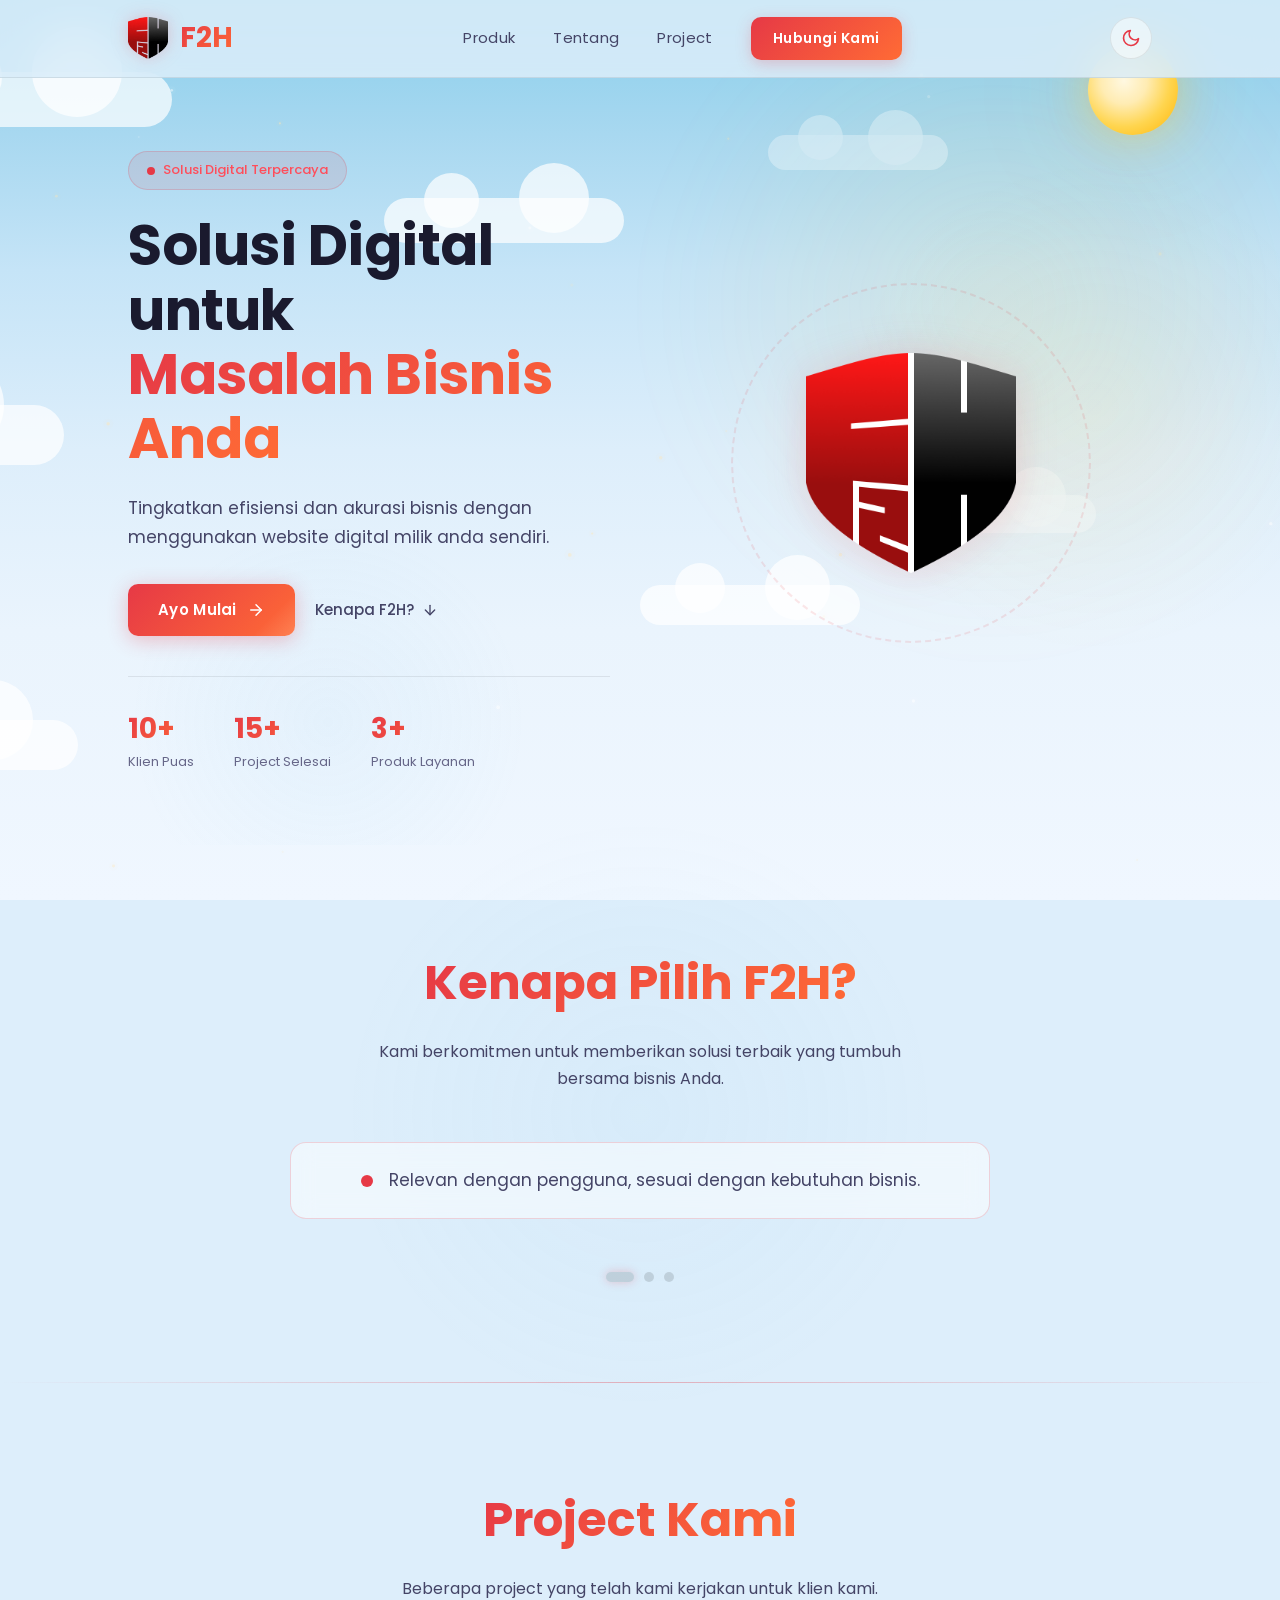
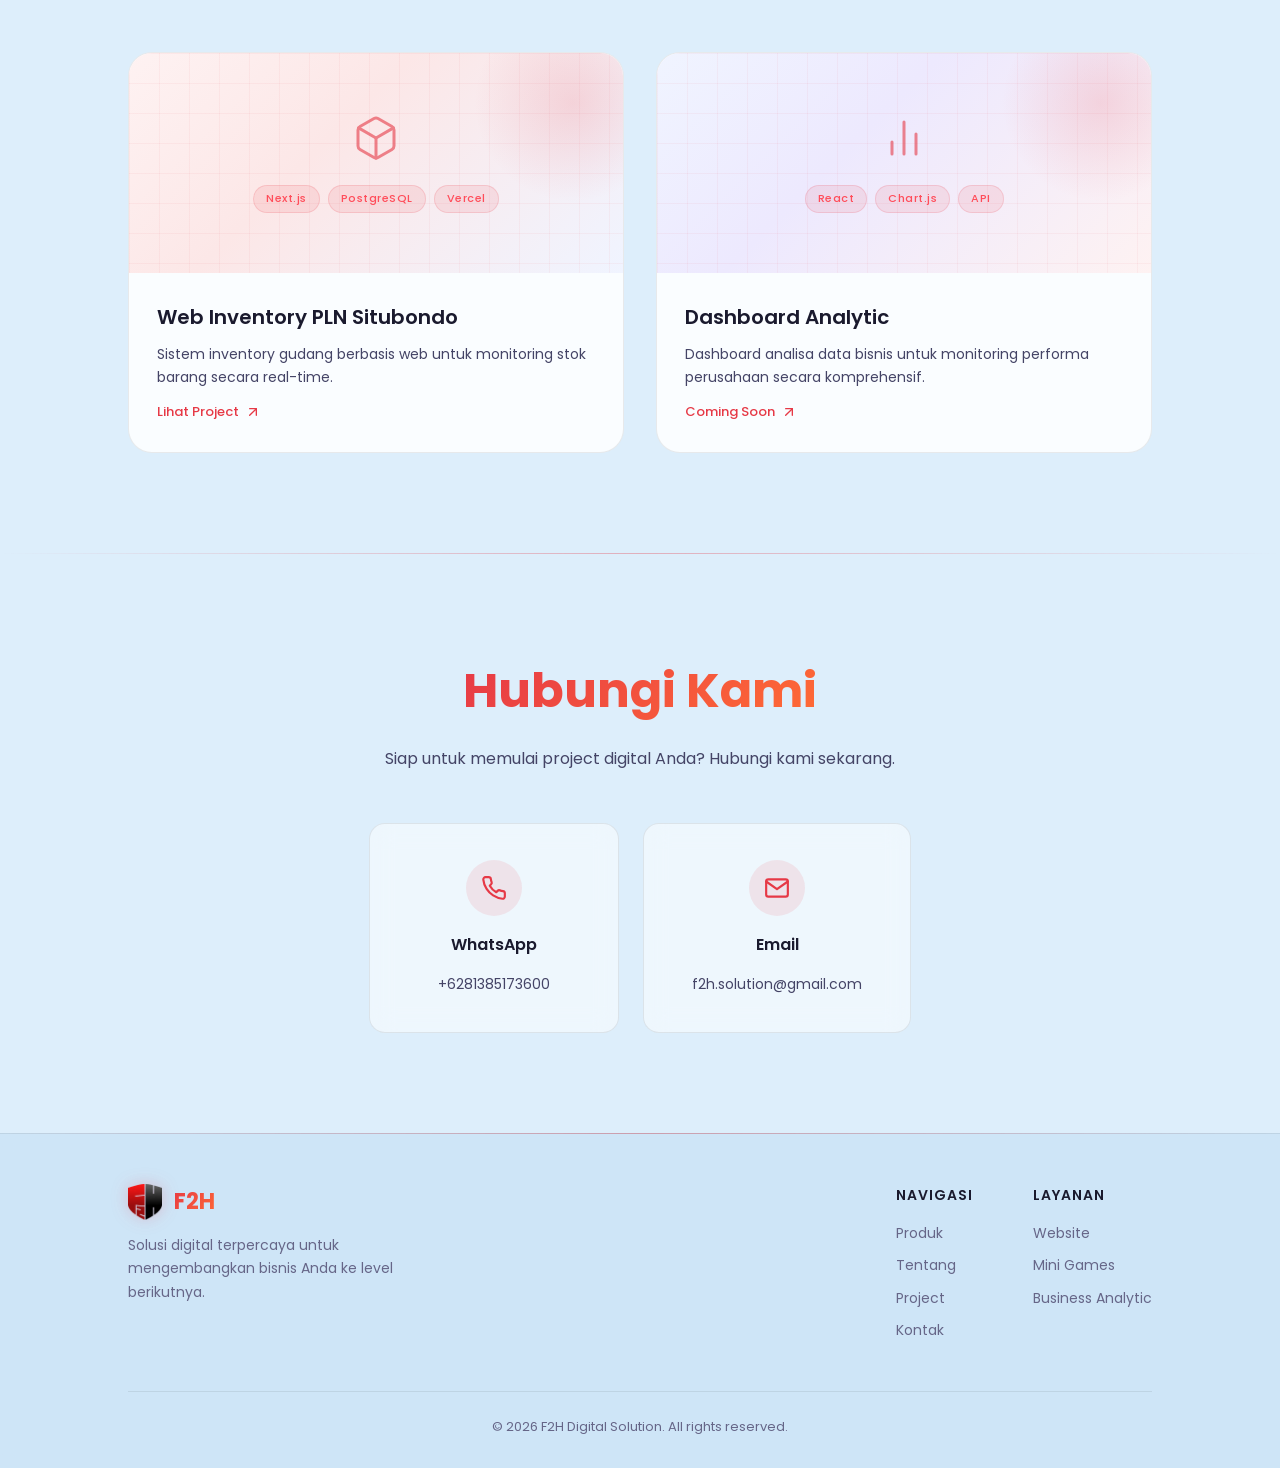
==== commit 2d44b2a1: "Feat: add some design and mode theme" ====
--- a/index.html
+++ b/index.html
@@ -12,6 +12,8 @@
 
 <link rel="stylesheet" href="style.css">
 
+<script src="theme.js"></script>
+
 <link rel="preconnect" href="https://fonts.googleapis.com">
 <link rel="preconnect" href="https://fonts.gstatic.com" crossorigin>
 <link href="https://fonts.googleapis.com/css2?family=Poppins:wght@300;400;500;600;700&display=swap" rel="stylesheet">
@@ -19,6 +21,26 @@
 </head>
 
 <body>
+
+<!-- ANIMATED SKY BACKGROUND -->
+<div class="bg-sky"></div>
+<canvas id="particle-canvas"></canvas>
+
+<div class="celestial-body">
+    <div class="moon"></div>
+</div>
+<div class="moon-glow"></div>
+
+<div class="bg-clouds">
+    <div class="cloud cloud-1"></div>
+    <div class="cloud cloud-2"></div>
+    <div class="cloud cloud-3"></div>
+    <div class="cloud cloud-4"></div>
+    <div class="cloud cloud-5"></div>
+    <div class="cloud cloud-6"></div>
+    <div class="cloud cloud-7"></div>
+    <div class="cloud cloud-8"></div>
+</div>
 
 <!-- NAVBAR -->
 <header class="navbar" id="navbar">
@@ -40,6 +62,25 @@
         <a href="#project">Project</a>
         <a href="#contact" class="btn-nav">Hubungi Kami</a>
     </nav>
+
+    <button class="theme-toggle" id="theme-toggle" aria-label="Toggle tema gelap/terang">
+        <!-- Sun icon (shown in dark mode → click to go light) -->
+        <svg class="icon-sun" xmlns="http://www.w3.org/2000/svg" viewBox="0 0 24 24" fill="none" stroke="currentColor" stroke-linecap="round" stroke-linejoin="round">
+            <circle cx="12" cy="12" r="5"></circle>
+            <line x1="12" y1="1" x2="12" y2="3"></line>
+            <line x1="12" y1="21" x2="12" y2="23"></line>
+            <line x1="4.22" y1="4.22" x2="5.64" y2="5.64"></line>
+            <line x1="18.36" y1="18.36" x2="19.78" y2="19.78"></line>
+            <line x1="1" y1="12" x2="3" y2="12"></line>
+            <line x1="21" y1="12" x2="23" y2="12"></line>
+            <line x1="4.22" y1="19.78" x2="5.64" y2="18.36"></line>
+            <line x1="18.36" y1="5.64" x2="19.78" y2="4.22"></line>
+        </svg>
+        <!-- Moon icon (shown in light mode → click to go dark) -->
+        <svg class="icon-moon" xmlns="http://www.w3.org/2000/svg" viewBox="0 0 24 24" fill="none" stroke="currentColor" stroke-linecap="round" stroke-linejoin="round" style="display:none;">
+            <path d="M21 12.79A9 9 0 1 1 11.21 3 7 7 0 0 0 21 12.79z"></path>
+        </svg>
+    </button>
 
 </header>
 
@@ -279,6 +320,7 @@
 </footer>
 
 <script src="script.js"></script>
+<script src="particles.js"></script>
 
 </body>
 
--- a/style.css
+++ b/style.css
@@ -9,10 +9,10 @@
     --glow: rgba(230, 57, 70, 0.4);
     --glow-strong: rgba(230, 57, 70, 0.6);
 
-    --bg: #0a0a0a;
+    --bg: #080b1a;
     --bg-card: rgba(255,255,255,0.03);
-    --bg-card-solid: #111111;
-    --bg-navbar: rgba(10,10,10,0.85);
+    --bg-card-solid: rgba(15,18,40,0.85);
+    --bg-navbar: rgba(8,11,26,0.85);
 
     --text: #ffffff;
     --text-muted: #aaaaaa;
@@ -26,6 +26,72 @@
     --radius-lg: 24px;
 
     --transition: 0.35s cubic-bezier(0.4, 0, 0.2, 1);
+}
+
+/* ===== LIGHT THEME ===== */
+
+[data-theme="light"]{
+    --bg: #ddeefb;
+    --bg-card: rgba(255,255,255,0.5);
+    --bg-card-solid: rgba(255,255,255,0.85);
+    --bg-navbar: rgba(220,238,250,0.85);
+
+    --text: #1a1a2e;
+    --text-muted: #444466;
+    --text-dim: #666688;
+
+    --border: rgba(0,0,0,0.08);
+    --border-hover: rgba(230, 57, 70, 0.35);
+
+    --glow: rgba(230, 57, 70, 0.25);
+    --glow-strong: rgba(230, 57, 70, 0.4);
+}
+
+/* ===== THEME TOGGLE BUTTON ===== */
+
+.theme-toggle{
+    width:42px;
+    height:42px;
+    display:flex;
+    align-items:center;
+    justify-content:center;
+    background:var(--bg-card);
+    border:1px solid var(--border);
+    border-radius:50%;
+    cursor:pointer;
+    transition:all var(--transition);
+    position:relative;
+    flex-shrink:0;
+    margin-left:8px;
+}
+
+.theme-toggle:hover{
+    border-color:var(--border-hover);
+    background:rgba(230,57,70,0.08);
+    transform:scale(1.08);
+}
+
+.theme-toggle svg{
+    width:20px;
+    height:20px;
+    stroke:var(--primary);
+    stroke-width:2;
+    fill:none;
+    transition:all 0.3s ease;
+}
+
+.theme-toggle:hover svg{
+    stroke:var(--primary-light);
+}
+
+.theme-toggle-spin{
+    animation:themeSpin 0.5s cubic-bezier(0.4, 0, 0.2, 1);
+}
+
+@keyframes themeSpin{
+    0%{ transform:rotate(0deg) scale(1); }
+    50%{ transform:rotate(180deg) scale(0.85); }
+    100%{ transform:rotate(360deg) scale(1); }
 }
 
 /* ===== RESET & BASE ===== */
@@ -47,6 +113,7 @@
     padding-top:80px;
     overflow-x:hidden;
     line-height:1.6;
+    transition:background 0.4s ease, color 0.4s ease;
 }
 
 /* ===== SCROLLBAR ===== */
@@ -63,6 +130,467 @@
 }
 ::-webkit-scrollbar-thumb:hover{
     background:var(--primary-light);
+}
+
+/* ===== ANIMATED SKY BACKGROUND ===== */
+
+/* Sky gradient — base layer */
+.bg-sky{
+    position:fixed;
+    top:0;
+    left:0;
+    width:100%;
+    height:100%;
+    pointer-events:none;
+    z-index:0;
+    overflow:hidden;
+    background:linear-gradient(180deg, 
+        #050816 0%, 
+        #0a0f2e 25%, 
+        #0d1338 50%, 
+        #0a0e28 75%, 
+        #060a1e 100%
+    );
+    transition:background 0.8s ease;
+}
+
+[data-theme="light"] .bg-sky{
+    background:linear-gradient(180deg, 
+        #87CEEB 0%, 
+        #a8d8f0 15%, 
+        #c5e4f7 30%, 
+        #ddeefb 50%, 
+        #eaf4fd 70%, 
+        #f0f7ff 100%
+    );
+}
+
+/* Star/Particle Canvas — above sky, below clouds */
+#particle-canvas{
+    position:fixed;
+    top:0;
+    left:0;
+    width:100%;
+    height:100%;
+    pointer-events:none;
+    z-index:1;
+}
+
+/* ===== CELESTIAL BODY (Moon / Sun) ===== */
+
+.celestial-body{
+    position:fixed;
+    pointer-events:none;
+    z-index:2;
+    top:5%;
+    right:8%;
+    transition:all 0.8s ease;
+}
+
+/* Moon (dark mode) */
+.moon{
+    width:100px;
+    height:100px;
+    border-radius:50%;
+    background:radial-gradient(circle at 35% 35%, 
+        #ffeedd 0%, 
+        #e8d5b8 30%, 
+        #d4c4a0 60%, 
+        #c0b090 100%
+    );
+    box-shadow:
+        0 0 30px rgba(255,238,210,0.3),
+        0 0 80px rgba(255,220,180,0.15),
+        0 0 150px rgba(255,200,150,0.08);
+    animation:moonFloat 20s ease-in-out infinite;
+}
+
+/* Moon craters (subtle) */
+.moon::before{
+    content:"";
+    position:absolute;
+    width:18px;
+    height:18px;
+    border-radius:50%;
+    background:rgba(180,160,130,0.3);
+    top:25px;
+    left:35px;
+}
+
+.moon::after{
+    content:"";
+    position:absolute;
+    width:12px;
+    height:12px;
+    border-radius:50%;
+    background:rgba(180,160,130,0.2);
+    top:55px;
+    left:55px;
+}
+
+/* Moon glow — large ambient light */
+.moon-glow{
+    position:fixed;
+    pointer-events:none;
+    z-index:1;
+    top:-5%;
+    right:-5%;
+    width:600px;
+    height:600px;
+    border-radius:50%;
+    background:radial-gradient(circle, 
+        rgba(200,210,240,0.08) 0%, 
+        rgba(150,170,220,0.04) 30%, 
+        transparent 70%
+    );
+    filter:blur(30px);
+    animation:moonFloat 25s ease-in-out infinite reverse;
+}
+
+@keyframes moonFloat{
+    0%, 100%{ transform:translateY(0) scale(1); }
+    50%{ transform:translateY(-10px) scale(1.02); }
+}
+
+/* Sun (light mode) */
+[data-theme="light"] .moon{
+    background:radial-gradient(circle at 40% 40%, 
+        #fff8e1 0%, 
+        #ffecb3 30%, 
+        #ffd54f 60%, 
+        #ffb300 100%
+    );
+    box-shadow:
+        0 0 40px rgba(255,200,50,0.4),
+        0 0 100px rgba(255,180,30,0.2),
+        0 0 200px rgba(255,160,0,0.1);
+    width:90px;
+    height:90px;
+}
+
+[data-theme="light"] .moon::before{
+    display:none;
+}
+
+[data-theme="light"] .moon::after{
+    display:none;
+}
+
+/* Sun glow — warm ambient light */
+[data-theme="light"] .moon-glow{
+    background:radial-gradient(circle, 
+        rgba(255,220,100,0.12) 0%, 
+        rgba(255,200,50,0.06) 30%, 
+        transparent 70%
+    );
+    width:700px;
+    height:700px;
+}
+
+/* ===== CLOUDS ===== */
+
+.bg-clouds{
+    position:fixed;
+    top:0;
+    left:0;
+    width:100%;
+    height:100%;
+    pointer-events:none;
+    z-index:2;
+    overflow:hidden;
+}
+
+/* Base cloud shape */
+.cloud{
+    position:absolute;
+    border-radius:50px;
+    opacity:0;
+    animation:cloudDrift 45s linear infinite, cloudFadeIn 3s ease forwards;
+}
+
+.cloud::before,
+.cloud::after{
+    content:"";
+    position:absolute;
+    background:inherit;
+    border-radius:50%;
+}
+
+/* ---- Dark mode clouds (subtle, dark translucent) ---- */
+.cloud{
+    background:rgba(100,120,160,0.04);
+}
+
+.cloud-1{
+    width:280px;
+    height:50px;
+    top:10%;
+    left:-10%;
+    animation-duration:60s;
+    animation-delay:0s;
+}
+.cloud-1::before{
+    width:70px; height:70px;
+    top:-30px; left:60px;
+}
+.cloud-1::after{
+    width:90px; height:90px;
+    top:-45px; right:50px;
+}
+
+.cloud-2{
+    width:220px;
+    height:40px;
+    top:25%;
+    left:30%;
+    animation-duration:55s;
+    animation-delay:-15s;
+}
+.cloud-2::before{
+    width:55px; height:55px;
+    top:-25px; left:40px;
+}
+.cloud-2::after{
+    width:70px; height:70px;
+    top:-35px; right:35px;
+}
+
+.cloud-3{
+    width:300px;
+    height:55px;
+    top:50%;
+    left:-20%;
+    animation-duration:70s;
+    animation-delay:-25s;
+}
+.cloud-3::before{
+    width:80px; height:80px;
+    top:-35px; left:70px;
+}
+.cloud-3::after{
+    width:100px; height:100px;
+    top:-50px; right:60px;
+}
+
+.cloud-4{
+    width:200px;
+    height:35px;
+    top:70%;
+    left:50%;
+    animation-duration:50s;
+    animation-delay:-35s;
+}
+.cloud-4::before{
+    width:50px; height:50px;
+    top:-22px; left:35px;
+}
+.cloud-4::after{
+    width:65px; height:65px;
+    top:-30px; right:30px;
+}
+
+.cloud-5{
+    width:250px;
+    height:45px;
+    top:85%;
+    left:-15%;
+    animation-duration:65s;
+    animation-delay:-10s;
+}
+.cloud-5::before{
+    width:60px; height:60px;
+    top:-28px; left:50px;
+}
+.cloud-5::after{
+    width:80px; height:80px;
+    top:-40px; right:45px;
+}
+
+/* Extra clouds for light mode (hidden in dark by default) */
+.cloud-6, .cloud-7, .cloud-8{
+    display:none;
+}
+
+@keyframes cloudDrift{
+    0%{ transform:translateX(0); }
+    100%{ transform:translateX(calc(100vw + 400px)); }
+}
+
+@keyframes cloudFadeIn{
+    to{ opacity:1; }
+}
+
+/* ---- Light mode clouds (bright white, more visible, more clouds) ---- */
+[data-theme="light"] .cloud{
+    background:rgba(255,255,255,0.7);
+}
+
+[data-theme="light"] .cloud-1{
+    opacity:0.6;
+    width:300px;
+    height:55px;
+    top:8%;
+}
+
+[data-theme="light"] .cloud-2{
+    opacity:0.5;
+    width:240px;
+    height:45px;
+    top:22%;
+}
+
+[data-theme="light"] .cloud-3{
+    opacity:0.7;
+    width:320px;
+    height:60px;
+    top:45%;
+}
+
+[data-theme="light"] .cloud-4{
+    opacity:0.4;
+    width:220px;
+    height:40px;
+    top:65%;
+}
+
+[data-theme="light"] .cloud-5{
+    opacity:0.55;
+    width:270px;
+    height:50px;
+    top:80%;
+}
+
+/* Extra clouds visible in light mode */
+[data-theme="light"] .cloud-6{
+    display:block;
+    background:rgba(255,255,255,0.7);
+    width:180px;
+    height:35px;
+    top:15%;
+    left:60%;
+    animation:cloudDrift 52s linear infinite;
+    animation-delay:-20s;
+    opacity:0.45;
+}
+[data-theme="light"] .cloud-6::before{
+    content:"";
+    position:absolute;
+    background:inherit;
+    border-radius:50%;
+    width:45px; height:45px;
+    top:-20px; left:30px;
+}
+[data-theme="light"] .cloud-6::after{
+    content:"";
+    position:absolute;
+    background:inherit;
+    border-radius:50%;
+    width:55px; height:55px;
+    top:-25px; right:25px;
+}
+
+[data-theme="light"] .cloud-7{
+    display:block;
+    background:rgba(255,255,255,0.7);
+    width:260px;
+    height:48px;
+    top:35%;
+    left:-25%;
+    animation:cloudDrift 58s linear infinite;
+    animation-delay:-40s;
+    opacity:0.5;
+}
+[data-theme="light"] .cloud-7::before{
+    content:"";
+    position:absolute;
+    background:inherit;
+    border-radius:50%;
+    width:65px; height:65px;
+    top:-28px; left:55px;
+}
+[data-theme="light"] .cloud-7::after{
+    content:"";
+    position:absolute;
+    background:inherit;
+    border-radius:50%;
+    width:80px; height:80px;
+    top:-38px; right:50px;
+}
+
+[data-theme="light"] .cloud-8{
+    display:block;
+    background:rgba(255,255,255,0.7);
+    width:200px;
+    height:38px;
+    top:55%;
+    left:70%;
+    animation:cloudDrift 48s linear infinite;
+    animation-delay:-30s;
+    opacity:0.4;
+}
+[data-theme="light"] .cloud-8::before{
+    content:"";
+    position:absolute;
+    background:inherit;
+    border-radius:50%;
+    width:50px; height:50px;
+    top:-22px; left:35px;
+}
+[data-theme="light"] .cloud-8::after{
+    content:"";
+    position:absolute;
+    background:inherit;
+    border-radius:50%;
+    width:60px; height:60px;
+    top:-28px; right:30px;
+}
+
+/* ===== CONTENT Z-INDEX ===== */
+
+.navbar{ z-index:1000; }
+.hero, .why, .project, .contact, .services, footer,
+.produk-hero, .produk-filter, .produk-section, .produk-cta{
+    position:relative;
+    z-index:3;
+}
+
+/* ===== ACCESSIBILITY ===== */
+
+@media (prefers-reduced-motion: reduce){
+    .cloud, .moon, .moon-glow{
+        animation:none !important;
+    }
+    .cloud{ opacity:0.5 !important; }
+    #particle-canvas{
+        display:none;
+    }
+}
+
+/* ===== MOBILE OPTIMIZATIONS ===== */
+
+@media (max-width:768px){
+    .moon{
+        width:70px;
+        height:70px;
+    }
+    [data-theme="light"] .moon{
+        width:65px;
+        height:65px;
+    }
+    .moon-glow{
+        width:350px;
+        height:350px;
+    }
+    .cloud-3, .cloud-5, .cloud-7, .cloud-8{
+        display:none !important;
+    }
+    .cloud-1{ width:180px; height:35px; }
+    .cloud-2{ width:140px; height:28px; }
+    .cloud-4{ width:150px; height:25px; }
+    [data-theme="light"] .cloud-6{
+        width:130px;
+        height:25px;
+    }
 }
 
 /* ===== ANIMATIONS ===== */
@@ -193,7 +721,7 @@
 
 .navbar.scrolled{
     padding:12px 10%;
-    background:rgba(10,10,10,0.95);
+    background:rgba(8,11,26,0.95);
     box-shadow:0 4px 30px rgba(0,0,0,0.3);
 }
 
@@ -295,7 +823,7 @@
         top:70px;
         left:0;
         width:100%;
-        background:rgba(10,10,10,0.95);
+        background:rgba(8,11,26,0.95);
         backdrop-filter:blur(20px);
         -webkit-backdrop-filter:blur(20px);
         display:flex;
@@ -1146,7 +1674,9 @@
 
 footer{
     padding:50px 10% 30px;
-    background:rgba(5,5,5,0.8);
+    background:rgba(5,8,20,0.8);
+    backdrop-filter:blur(10px);
+    -webkit-backdrop-filter:blur(10px);
     border-top:1px solid var(--border);
     position:relative;
 }
@@ -1231,6 +1761,70 @@
     font-size:13px;
 }
 
+/* ===== LIGHT THEME OVERRIDES ===== */
+
+[data-theme="light"] .navbar.scrolled{
+    background:rgba(200,225,245,0.95);
+    box-shadow:0 4px 30px rgba(0,0,0,0.06);
+}
+
+[data-theme="light"] .project-card,
+[data-theme="light"] .produk-card{
+    color:var(--text);
+}
+
+[data-theme="light"] .project-placeholder.variant-1{
+    background:linear-gradient(135deg, #fef2f2 0%, #fce7e7 40%, #f0f4ff 100%);
+}
+
+[data-theme="light"] .project-placeholder.variant-2{
+    background:linear-gradient(135deg, #f0f4ff 0%, #ede9fe 40%, #fef2f2 100%);
+}
+
+[data-theme="light"] .why-item p{
+    color:var(--text-muted);
+}
+
+[data-theme="light"] .carousel-dot{
+    background:rgba(0,0,0,0.12);
+}
+
+[data-theme="light"] footer{
+    background:rgba(200,225,245,0.7);
+    backdrop-filter:blur(10px);
+    -webkit-backdrop-filter:blur(10px);
+}
+
+[data-theme="light"] .hero::before{
+    background:radial-gradient(circle, rgba(255,200,50,0.06) 0%, transparent 70%);
+}
+
+[data-theme="light"] .hero::after{
+    background:radial-gradient(circle, rgba(135,206,235,0.08) 0%, transparent 70%);
+}
+
+[data-theme="light"] .hero-logo-wrapper::after{
+    background:radial-gradient(circle, rgba(230,57,70,0.06) 0%, transparent 70%);
+}
+
+[data-theme="light"] .hero-logo-wrapper::before{
+    border-color:rgba(230,57,70,0.12);
+}
+
+[data-theme="light"] .hero-logo-wrapper img{
+    filter:drop-shadow(0 0 20px rgba(230,57,70,0.15));
+}
+
+[data-theme="light"] .why::before{
+    background:radial-gradient(circle, rgba(135,206,235,0.06) 0%, transparent 70%);
+}
+
+@media (max-width:768px){
+    [data-theme="light"] nav{
+        background:rgba(200,225,245,0.95);
+    }
+}
+
 /* ===== RESPONSIVE ===== */
 
 @media (max-width:968px){
